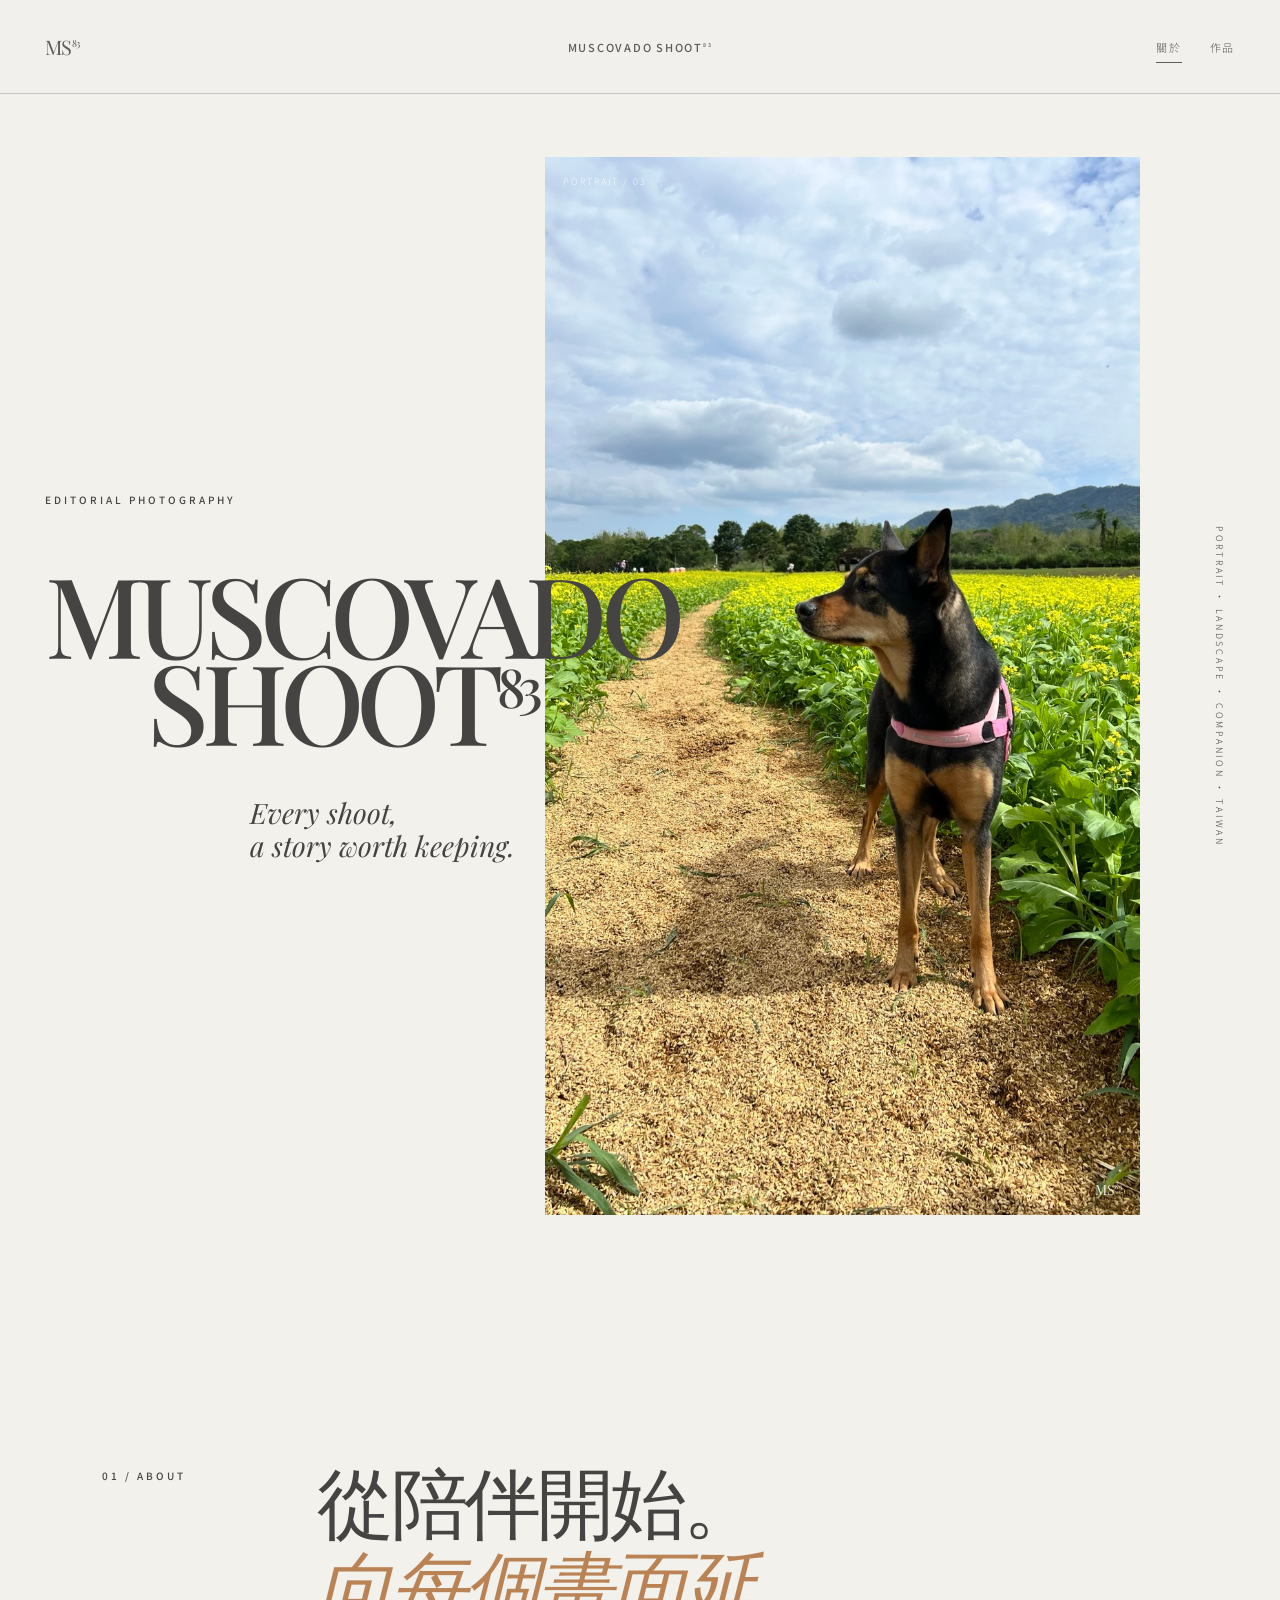
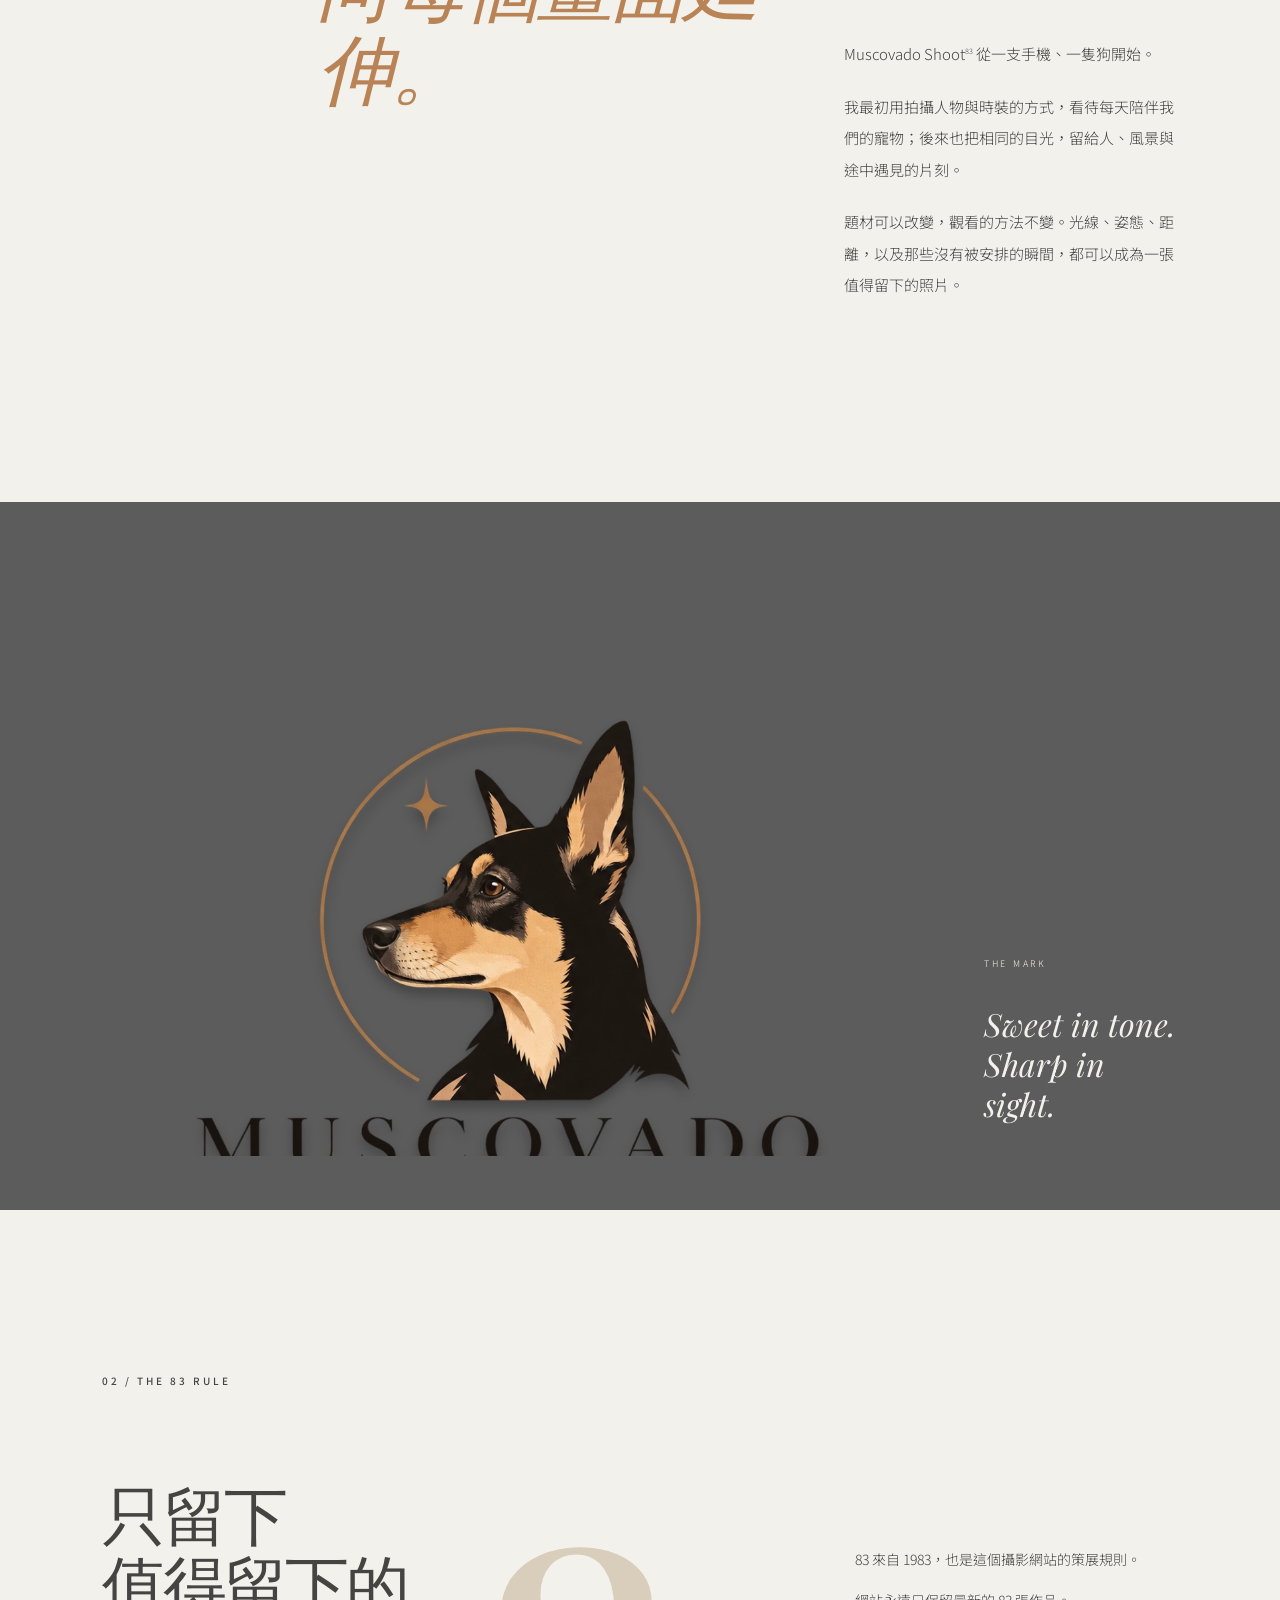
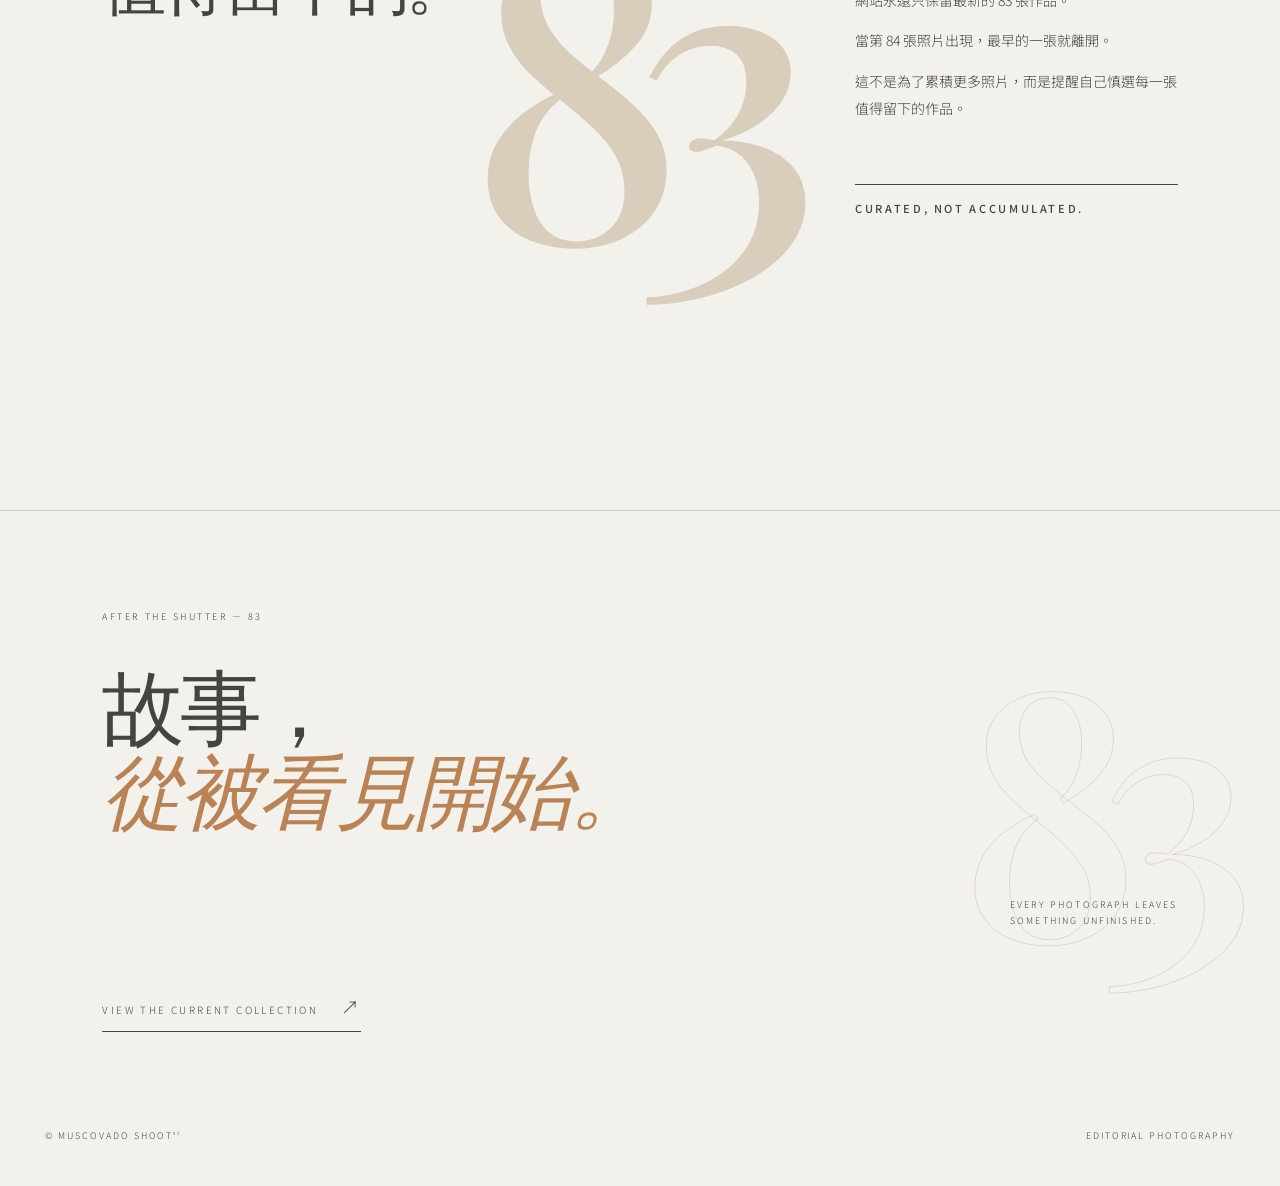
==== index.html @ ca6c500a "Refine logo presentation and broaden editorial voice" ====
<!doctype html>
<html lang="zh-Hant">
<head>
  <meta charset="utf-8">
  <meta name="viewport" content="width=device-width, initial-scale=1">
  <meta name="description" content="MUSCOVADO SHOOT⁸³ — 從寵物出發，也收藏人物、風景與日常的 editorial photography。">
  <title>MUSCOVADO SHOOT⁸³ — Editorial Photography</title>
  <link rel="stylesheet" href="styles.css">
</head>
<body>
  <header class="site-header">
    <a class="monogram" href="index.html" aria-label="Muscovado Shoot 83 首頁">MS<sup>83</sup></a>
    <a class="wordmark" href="index.html">MUSCOVADO SHOOT<sup>83</sup></a>
    <nav aria-label="主要導覽">
      <a class="is-current" href="index.html" aria-current="page">關於</a>
      <a href="gallery.html">作品</a>
    </nav>
  </header>

  <main>
    <section class="hero" aria-labelledby="hero-title">
      <div class="hero-copy">
        <p class="eyebrow">EDITORIAL PHOTOGRAPHY</p>
        <h1 id="hero-title">MUSCOVADO<br><span>SHOOT<sup>83</sup></span></h1>
        <p class="hero-slogan">Every shoot,<br>a story worth keeping.</p>
      </div>
      <div class="image-frame hero-image">
        <img src="assets/about-hero.jpg" alt="狗站在黃花田間" fetchpriority="high" decoding="async">
        <span class="placeholder-label">PORTRAIT / 03</span>
        <span class="watermark">MS<sup>83</sup></span>
      </div>
      <p class="vertical-note">PORTRAIT · LANDSCAPE · COMPANION · TAIWAN</p>
    </section>

    <section class="story section-pad" aria-labelledby="story-title">
      <p class="section-index">01 / ABOUT</p>
      <div class="story-heading">
        <h2 id="story-title">從陪伴開始。<br><em>向每個畫面延伸。</em></h2>
      </div>
      <div class="story-copy">
        <p>Muscovado Shoot<sup>83</sup> 從一支手機、一隻狗開始。</p>
        <p>我最初用拍攝人物與時裝的方式，看待每天陪伴我們的寵物；後來也把相同的目光，留給人、風景與途中遇見的片刻。</p>
        <p>題材可以改變，觀看的方法不變。光線、姿態、距離，以及那些沒有被安排的瞬間，都可以成為一張值得留下的照片。</p>
      </div>
    </section>

    <section class="brand-spread section-pad" aria-label="品牌識別">
      <div class="logo-card">
        <img src="assets/morandi_gray_logo.jpg" alt="MUSCOVADO SHOOT 83 品牌標誌">
      </div>
      <div class="brand-note">
        <span>THE MARK</span>
        <p>Sweet in tone.<br>Sharp in sight.</p>
      </div>
    </section>

    <section class="rule section-pad" aria-labelledby="rule-title">
      <div class="rule-intro">
        <p class="section-index">02 / THE 83 RULE</p>
        <h2 id="rule-title">只留下<br>值得留下的。</h2>
      </div>
      <div class="rule-number" aria-hidden="true">83</div>
      <div class="rule-copy">
        <p>83 來自 1983，也是這個攝影網站的策展規則。</p>
        <p>網站永遠只保留最新的 83 張作品。</p>
        <p>當第 84 張照片出現，最早的一張就離開。</p>
        <p>這不是為了累積更多照片，而是提醒自己慎選每一張值得留下的作品。</p>
        <strong>CURATED, NOT ACCUMULATED.</strong>
      </div>
    </section>

    <section class="closing closing-about" aria-label="品牌結語">
      <div class="closing-title">
        <span>AFTER THE SHUTTER — 83</span>
        <h2>故事，<br><em>從被看見開始。</em></h2>
      </div>
      <span class="closing-number" aria-hidden="true">83</span>
      <p class="closing-caption">EVERY PHOTOGRAPH LEAVES<br>SOMETHING UNFINISHED.</p>
      <a href="gallery.html">VIEW THE CURRENT COLLECTION <span>↗</span></a>
    </section>
  </main>

  <footer>
    <span>© MUSCOVADO SHOOT<sup>83</sup></span>
    <span>EDITORIAL PHOTOGRAPHY</span>
  </footer>
</body>
</html>
---- styles.css ----
@import url('https://fonts.googleapis.com/css2?family=Noto+Sans+TC:wght@300;400;500&family=Playfair+Display:ital,wght@0,500;1,500&display=swap');

:root {
  --ink: #454442;
  --graphite: #5c5c5c;
  --paper: #f3f1ec;
  --cream: #e6e2da;
  --caramel: #b98355;
  --brown: #62564f;
  --sage: #afb3ac;
  --rose: #cdbebb;
  --mist: #dadbd6;
  --oat: #d9cdbc;
  --line: rgba(92, 92, 92, .28);
  --serif: "Playfair Display", "Times New Roman", serif;
  --sans: "Noto Sans TC", "PingFang TC", "Microsoft JhengHei", sans-serif;
}

* { box-sizing: border-box; }
html { scroll-behavior: smooth; }
body { margin: 0; background: var(--paper); color: var(--ink); font-family: var(--sans); font-weight: 300; }
a { color: inherit; text-decoration: none; }
sup { font-size: .48em; vertical-align: super; line-height: 0; }

.site-header { height: 94px; padding: 0 3.5vw; border-bottom: 1px solid var(--line); background: rgba(243,241,236,.94); color: var(--graphite); display: grid; grid-template-columns: 1fr auto 1fr; align-items: center; font-size: 11px; letter-spacing: .16em; }
.monogram { font-family: var(--serif); font-size: 20px; letter-spacing: -.03em; justify-self: start; }
.wordmark { font-weight: 500; }
.site-header nav { justify-self: end; display: flex; gap: 28px; }
.site-header nav a { position: relative; padding: 8px 0; }
.site-header nav a::after { content: ""; position: absolute; left: 0; right: 100%; bottom: 0; height: 1px; background: currentColor; transition: right .25s; }
.site-header nav a:hover::after, .site-header nav .is-current::after { right: 0; }

.hero { min-height: calc(100vh - 94px); display: grid; grid-template-columns: 42% 50% 8%; position: relative; padding: 7vh 3.5vw 9vh; }
.hero-copy { position: relative; z-index: 2; align-self: center; }
.eyebrow, .section-index { font-size: 10px; letter-spacing: .3em; font-weight: 500; }
.hero h1 { font-family: var(--serif); font-size: clamp(60px, 8.7vw, 148px); font-weight: 500; letter-spacing: -.065em; line-height: .78; margin: 7vh 0 6vh; white-space: nowrap; }
.hero h1 span { margin-left: 8vw; }
.hero-slogan { font-family: var(--serif); font-style: italic; font-size: clamp(21px, 2.2vw, 38px); line-height: 1.15; margin-left: 16vw; }
.image-frame { background-color: var(--cream); background-size: cover; background-position: center; position: relative; overflow: hidden; }
.image-frame > img { display: block; width: 100%; height: 100%; object-fit: cover; transition: transform .7s cubic-bezier(.2,.7,.2,1); }
.hero-image { min-height: 68vh; align-self: center; }
.hero-image img { object-position: center 52%; }
.placeholder-label { position: absolute; left: 18px; top: 18px; font-size: 9px; letter-spacing: .22em; color: rgba(255,255,255,.82); }
.watermark { position: absolute; right: 18px; bottom: 16px; font-family: var(--serif); font-size: 14px; color: rgba(255,255,255,.88); text-shadow: 0 1px 8px rgba(0,0,0,.25); }
.vertical-note { align-self: center; justify-self: end; writing-mode: vertical-rl; font-size: 9px; letter-spacing: .3em; }
.section-pad { padding-left: 8vw; padding-right: 8vw; }

.story { padding-top: 18vh; padding-bottom: 20vh; display: grid; grid-template-columns: 16% 45% 31%; column-gap: 4%; align-items: start; }
.story h2, .rule h2 { font-family: var(--serif); font-size: clamp(48px, 6vw, 94px); font-weight: 500; line-height: 1.08; letter-spacing: -.05em; margin: 0; }
.story h2 em { color: var(--caramel); font-weight: 500; }
.story-copy { margin-top: 20vh; max-width: 420px; font-size: 15px; line-height: 2.1; }
.story-copy p { margin: 0 0 1.4em; }

.brand-spread { background: var(--graphite); padding-top: 6vh; padding-bottom: 6vh; display: grid; grid-template-columns: 76% 1fr; gap: 6%; align-items: end; }
.logo-card { height: clamp(300px, 48vw, 600px); background: var(--graphite); display: grid; place-items: center; overflow: hidden; }
.logo-card img { display: block; width: 100%; height: 100%; object-fit: contain; }
.brand-note { color: var(--paper); }
.brand-note span { font-size: 9px; letter-spacing: .3em; }
.brand-note p { font: italic clamp(24px, 2.5vw, 40px)/1.25 var(--serif); }

.rule { min-height: 100vh; padding-top: 17vh; padding-bottom: 14vh; display: grid; grid-template-columns: 36% 34% 30%; align-items: center; overflow: hidden; }
.rule-intro { align-self: start; }
.rule-intro h2 { margin-top: 10vh; font-size: clamp(44px, 5vw, 80px); }
.rule-number { font: 500 clamp(220px, 32vw, 520px)/.7 var(--serif); letter-spacing: -.12em; color: var(--oat); transform: translateX(-6%); }
.rule-copy { position: relative; z-index: 1; max-width: 370px; font-size: 14px; line-height: 1.9; }
.rule-copy strong { display: block; margin-top: 7vh; padding-top: 18px; border-top: 1px solid var(--ink); font: 500 11px/1 var(--sans); letter-spacing: .24em; }

.closing { background: var(--paper); color: var(--ink); min-height: 64vh; padding: 10vh 8vw 6vh; border-top: 1px solid var(--line); display: grid; grid-template-columns: 1fr auto; grid-template-rows: 1fr auto; gap: 7vh 5vw; position: relative; overflow: hidden; }
.closing-gallery { background: var(--cream); }
.closing-title { position: relative; z-index: 1; }
.closing-title > span { font-size: 9px; letter-spacing: .28em; }
.closing-title h2 { margin: 4vh 0 0; font: 500 clamp(48px, 6.4vw, 98px)/1.03 var(--serif); letter-spacing: -.05em; }
.closing-title h2 em { color: var(--caramel); font-weight: 500; }
.closing-caption { align-self: end; margin: 0; position: relative; z-index: 1; font-size: 9px; line-height: 1.8; letter-spacing: .24em; }
.closing-number { position: absolute; right: 5vw; top: 50%; color: transparent; -webkit-text-stroke: 1px rgba(53,50,47,.13); font: 500 clamp(190px, 27vw, 390px)/.7 var(--serif); letter-spacing: -.12em; transform: translateY(-50%); }
.closing a { align-self: end; justify-self: start; position: relative; z-index: 1; border-bottom: 1px solid currentColor; padding: 0 0 12px; font-size: 10px; letter-spacing: .24em; }
.closing a span { font-size: 18px; margin-left: 18px; }
footer { min-height: 100px; padding: 36px 3.5vw; display: flex; justify-content: space-between; align-items: center; font-size: 9px; letter-spacing: .22em; }
footer b { font: inherit; }

.collection-header { min-height: 54vh; padding: 9vh 8vw 6vh; display: grid; grid-template-columns: 1fr 1fr; align-content: center; position: relative; }
.collection-header .eyebrow { grid-column: 1/-1; }
.collection-header h1 { font: 500 clamp(64px, 10.5vw, 156px)/.92 var(--serif); letter-spacing: -.06em; margin: 5vh 0 0; white-space: nowrap; }
.collection-count { font: 500 clamp(42px, 6vw, 90px)/1 var(--serif); align-self: end; justify-self: end; margin: 0; }
.collection-count span { color: var(--caramel); }
.collection-note { position: absolute; right: 8vw; top: 10vh; font: italic 18px/1.35 var(--serif); }
.collection-guide { margin: 0 5vw 8vh auto; padding: 24px 0; width: min(520px, 42vw); border-top: 1px solid var(--line); border-bottom: 1px solid var(--line); display: grid; grid-template-columns: 24% 1fr; gap: 18px; font-size: 12px; line-height: 1.8; }
.collection-guide p { margin: 0; }
.collection-guide p:first-child, .collection-guide span { font-size: 9px; letter-spacing: .22em; font-weight: 500; }
.collection-guide span { grid-column: 2; }
.editorial-grid { padding: 2vh 5vw 15vh; display: grid; grid-template-columns: repeat(12, 1fr); row-gap: 11vh; }
.work-image { margin: 0 0 18px; }
.work-03 { grid-column: 1 / 9; }
.work-03 .work-image { aspect-ratio: 4/5; }
.work-02 { grid-column: 8 / 13; }
.work-02 .work-image { aspect-ratio: 4/5; }
.work-01 { grid-column: 2 / 7; }
.work-01 .work-image { aspect-ratio: 3/2; }
.work-meta { display: flex; justify-content: space-between; border-top: 1px solid var(--line); padding-top: 12px; font-size: 9px; letter-spacing: .22em; }
.work h2 { font: 500 clamp(38px, 5vw, 76px)/1 var(--serif); letter-spacing: -.05em; margin: 3vh 0 2vh; }
.work > p { max-width: 570px; font-size: 14px; line-height: 2; margin: 0; }
.work a > p { max-width: 570px; font-size: 14px; line-height: 2; margin: 0; }
.work-03 .work-image img { object-position: center 52%; }
.work-02 .work-image img { object-position: center 42%; }
.work-01 .work-image img { object-position: center 38%; }
.work a:hover .work-image img { transform: scale(1.018); }
.read-story { display: inline-block; margin-top: 24px; padding-bottom: 7px; border-bottom: 1px solid var(--line); font-size: 9px; letter-spacing: .2em; }

.work-detail { padding: 11vh 7vw 15vh; }
.detail-loading { min-height: 70vh; display: grid; place-items: center; font-size: 10px; letter-spacing: .24em; }
.detail-heading { display: grid; grid-template-columns: 1fr auto; align-items: end; margin-bottom: 7vh; }
.detail-heading p { grid-column: 1/-1; margin: 0 0 5vh; font-size: 9px; letter-spacing: .25em; }
.detail-heading h1 { margin: 0; font: 500 clamp(64px, 11vw, 170px)/.82 var(--serif); letter-spacing: -.06em; }
.detail-heading span { padding-bottom: 10px; font-size: 9px; letter-spacing: .22em; }
.detail-figure { width: 78%; margin: 0 0 0 auto; position: relative; background: var(--cream); }
.detail-figure img { display: block; width: 100%; max-height: 88vh; object-fit: contain; }
.detail-story { margin: 12vh 8vw 14vh 0; display: grid; grid-template-columns: 42% 1fr; align-items: start; }
.detail-number { margin: 0; color: var(--oat); font: 500 clamp(150px, 24vw, 350px)/.7 var(--serif); letter-spacing: -.1em; }
.detail-number small { font-size: .13em; letter-spacing: .02em; color: var(--ink); }
.detail-story > div { max-width: 500px; font-size: 16px; line-height: 2.1; }
.detail-story > div p { margin: 0 0 2.5em; }
.detail-nav { padding: 26px 0; border-top: 1px solid var(--line); border-bottom: 1px solid var(--line); display: flex; justify-content: space-between; font-size: 9px; letter-spacing: .2em; }

.admin-shell { padding: 12vh 8vw 16vh; }
.admin-intro { display: grid; grid-template-columns: 1fr 1fr; gap: 5vw; align-items: end; padding-bottom: 12vh; }
.admin-intro > p:first-child { grid-column: 1/-1; font-size: 9px; letter-spacing: .25em; }
.admin-intro h1 { margin: 4vh 0 0; font: 500 clamp(54px, 7vw, 110px)/1 var(--serif); letter-spacing: -.05em; }
.admin-intro h1 em { color: var(--caramel); }
.admin-intro > p:last-child { max-width: 480px; line-height: 2; }
.admin-exit { justify-self: end; font-size: 9px; letter-spacing: .2em; }
.field-pair { display: grid; grid-template-columns: 1fr 1fr; gap: 24px; }
.file-drop { min-height: 150px; border: 1px dashed var(--line); padding: 35px; place-items: center; text-align: center; cursor: pointer; }
.file-drop input { border: 0; width: auto; font-size: 13px; }
.file-drop span, .form-hint { color: var(--brown); font-size: 11px; letter-spacing: .04em; }
.button-primary, .button-secondary { border: 1px solid var(--ink); padding: 17px 22px; background: transparent; color: var(--ink); font: 500 10px/1 var(--sans); letter-spacing: .18em; cursor: pointer; }
.button-primary { background: var(--ink); color: var(--paper); }
.button-secondary { justify-self: start; }
.button-danger { border: 0; padding: 15px 0; background: transparent; color: #8b5d56; font: 500 10px/1 var(--sans); letter-spacing: .18em; cursor: pointer; }
.button-primary:disabled { opacity: .35; cursor: not-allowed; }
.cms-prompt { padding: 8vh 0; border-top: 1px solid var(--line); display: grid; grid-template-columns: 38% 1fr; gap: 4vh 6vw; }
.cms-prompt > div p:first-child { font-size: 9px; letter-spacing: .25em; }
.cms-prompt h2 { margin: 3vh 0; font: 500 clamp(34px, 4vw, 58px)/1.1 var(--serif); }
.cms-prompt > div p:last-child { max-width: 380px; font-size: 13px; line-height: 1.9; }
.cms-prompt textarea { padding: 26px; border: 0; background: var(--mist); color: var(--ink); font: 400 14px/1.8 var(--sans); resize: vertical; }
.cms-prompt .button-secondary { grid-column: 2; }
.json-toolbar { padding: 8vh 0; border-top: 1px solid var(--line); display: grid; grid-template-columns: 1fr auto auto; gap: 18px; align-items: center; }
.file-drop.compact { min-height: 110px; padding: 20px; }
.json-paste { padding: 8vh 0; border-top: 1px solid var(--line); display: grid; grid-template-columns: 32% 1fr; gap: 28px 6vw; }
.json-paste > div p:first-child { font-size: 9px; letter-spacing: .25em; }
.json-paste h2 { margin: 3vh 0; font: 500 clamp(34px, 4vw, 58px)/1.1 var(--serif); }
.json-paste > div p:last-child { font-size: 13px; line-height: 1.9; }
.json-paste label { display: grid; gap: 10px; font-size: 11px; letter-spacing: .08em; }
.json-paste textarea { padding: 22px; border: 0; background: var(--mist); color: var(--ink); font: 400 13px/1.7 ui-monospace, SFMono-Regular, Menlo, monospace; resize: vertical; }
.json-paste .button-secondary { grid-column: 2; }
.editor-workspace { border-top: 1px solid var(--line); grid-template-columns: 30% 1fr; gap: 7vw; padding: 8vh 0 12vh; }
.editor-workspace:not([hidden]) { display: grid; }
.record-sidebar > div { display: flex; justify-content: space-between; font-size: 9px; letter-spacing: .2em; }
.record-sidebar ol { list-style: none; margin: 4vh 0; padding: 0; border-top: 1px solid var(--line); }
.record-sidebar li > div { display: grid; grid-template-columns: 1fr auto; border-bottom: 1px solid var(--line); }
.record-sidebar li > div.is-selected { background: var(--mist); }
.record-select { display: grid; grid-template-columns: 68px 1fr; gap: 12px; padding: 18px 8px; border: 0; background: transparent; color: var(--ink); text-align: left; cursor: pointer; }
.record-select span { font-size: 9px; letter-spacing: .14em; }
.record-select strong { font-weight: 400; }
.order-controls { display: flex; align-items: stretch; }
.order-controls button { width: 34px; border: 0; border-left: 1px solid var(--line); background: transparent; color: var(--ink); cursor: pointer; }
.order-controls button:disabled { opacity: .2; cursor: not-allowed; }
.record-form { display: grid; gap: 28px; }
.record-form label { display: grid; gap: 10px; font-size: 11px; letter-spacing: .08em; }
.record-form input, .record-form textarea { width: 100%; border: 0; border-bottom: 1px solid var(--line); border-radius: 0; padding: 14px 4px; background: transparent; color: var(--ink); font: 400 16px/1.6 var(--sans); }
.record-form input:focus, .record-form textarea:focus { outline: 0; border-color: var(--caramel); }
.path-input { display: grid; grid-template-columns: auto 1fr; align-items: center; border-bottom: 1px solid var(--line); }
.path-input > span { padding-left: 4px; color: rgba(53,50,47,.42); font: 400 16px/1 var(--sans); }
.path-input input { border: 0; }
.record-actions { display: flex; justify-content: space-between; align-items: center; margin-top: 3vh; }
.cms-status { display: block; padding: 22px; background: var(--mist); font-size: 10px; letter-spacing: .12em; }
.cms-status[data-type="success"] { background: #d9e2d5; }
.cms-status[data-type="error"] { background: #ead6d2; }
.collection-loading, .collection-error { grid-column: 1/-1; min-height: 35vh; display: grid; place-items: center; font-size: 10px; letter-spacing: .2em; }
.image-missing { background-color: var(--mist); background-image: linear-gradient(135deg, transparent 48%, rgba(53,50,47,.08) 49%, rgba(53,50,47,.08) 51%, transparent 52%), radial-gradient(circle at 70% 28%, var(--rose) 0 12%, transparent 12.5%); background-size: 52px 52px, 100% 100%; }
.missing-art { position: absolute; inset: 0; display: grid; place-content: center; gap: 12px; text-align: center; color: var(--brown); }
.missing-art strong { font: 500 clamp(42px, 8vw, 120px)/1 var(--serif); letter-spacing: -.06em; }
.missing-art small { font-size: 9px; letter-spacing: .28em; }

@media (max-width: 1100px) {
  .hero { grid-template-columns: 45% 50% 5%; padding-top: 5vh; }
  .hero h1 { font-size: clamp(58px, 9vw, 98px); }
  .story { grid-template-columns: 12% 48% 34%; column-gap: 3%; }
  .rule { grid-template-columns: 40% 30% 30%; }
  .rule-number { font-size: 28vw; }
  .editorial-grid { row-gap: 10vh; }
}

@media (max-width: 820px) {
  .site-header { height: 78px; padding: 0 24px; grid-template-columns: 1fr 1fr; }
  .wordmark { display: none; }
  .hero { min-height: auto; grid-template-columns: 62% 38%; padding: 8vh 24px 12vh; }
  .hero-copy { grid-column: 1/-1; }
  .hero h1 { font-size: clamp(58px, 13.5vw, 108px); margin: 6vh 0; }
  .hero h1 span { margin-left: 11vw; }
  .hero-slogan { margin-left: 40vw; }
  .hero-image { grid-column: 1/-1; min-height: 62vh; margin-top: 6vh; }
  .vertical-note { display: none; }
  .section-pad { padding-left: 6vw; padding-right: 6vw; }
  .story { grid-template-columns: 18% 1fr; padding-top: 13vh; padding-bottom: 15vh; }
  .story-heading { grid-column: 2; }
  .story-copy { grid-column: 2; margin-top: 9vh; }
  .brand-spread { grid-template-columns: 1fr; gap: 4vh; padding-top: 5vh; padding-bottom: 5vh; }
  .brand-note { margin-left: 55%; }
  .rule { min-height: auto; grid-template-columns: 1fr 1fr; padding-top: 14vh; }
  .rule-intro { grid-column: 1/-1; }
  .rule-intro h2 { margin-top: 7vh; }
  .rule-number { grid-column: 1; font-size: 42vw; transform: none; margin: 12vh 0 8vh; }
  .rule-copy { grid-column: 2; margin-top: 12vh; }
  .collection-header { min-height: 48vh; padding: 7vh 6vw 5vh; }
  .collection-header h1 { font-size: clamp(58px, 10vw, 82px); }
  .collection-note { right: 6vw; top: 8vh; }
  .collection-guide { width: 58vw; margin-right: 6vw; margin-bottom: 6vh; }
  .editorial-grid { padding-left: 6vw; padding-right: 6vw; padding-bottom: 12vh; row-gap: 9vh; }
  .work-03 { grid-column: 1 / 11; }
  .work-02 { grid-column: 6 / 13; }
  .work-01 { grid-column: 1 / 8; }
  .work-detail { padding: 9vh 6vw 12vh; }
  .detail-figure { width: 88%; }
  .detail-story { grid-template-columns: 38% 1fr; margin-top: 10vh; }
  .admin-shell { padding-left: 6vw; padding-right: 6vw; }
  .admin-intro { grid-template-columns: 1fr; }
  .admin-intro > p:first-child { grid-column: 1; }
}

@media (max-width: 560px) {
  .site-header { padding: 0 18px; }
  .site-header nav { gap: 20px; }
  .hero { display: block; padding: 8vh 18px 10vh; }
  .hero h1 { font-size: 16.5vw; line-height: .85; margin: 5vh 0; }
  .hero h1 span { margin-left: 0; }
  .hero-slogan { margin: 0 0 5vh 22vw; font-size: 22px; }
  .hero-image { min-height: 54vh; }
  .section-pad { padding-left: 24px; padding-right: 24px; }
  .story { display: block; padding-top: 12vh; padding-bottom: 13vh; }
  .story h2 { margin-top: 7vh; font-size: 13vw; }
  .story-copy { margin: 8vh 0 0 15vw; }
  .brand-spread { padding-top: 4vh; padding-bottom: 5vh; }
  .logo-card { height: min(92vw, 470px); }
  .brand-note { margin: 2vh 0 0 30%; }
  .rule { display: block; padding-top: 12vh; padding-bottom: 12vh; }
  .rule-number { font-size: 68vw; margin: 12vh 0 10vh; letter-spacing: -.15em; }
  .rule-copy { margin: 0 0 0 15vw; }
  .closing { min-height: 58vh; padding: 8vh 24px 5vh; display: grid; grid-template-columns: 1fr; grid-template-rows: 1fr auto auto; gap: 4vh; }
  .closing-title h2 { margin-top: 4vh; font-size: 12vw; }
  .closing-caption { justify-self: end; text-align: right; }
  .closing a { display: inline-block; justify-self: start; }
  .closing-number { right: -9vw; top: 48%; font-size: 56vw; }
  footer { padding: 30px 18px; display: grid; gap: 14px; }
  .collection-header { display: block; min-height: 43vh; padding: 7vh 24px 4vh; }
  .collection-header h1 { font-size: 19vw; margin: 5vh 0; white-space: nowrap; }
  .collection-count { text-align: right; font-size: 15vw; }
  .collection-note { display: none; }
  .collection-guide { width: auto; margin: 0 24px 7vh; grid-template-columns: 1fr; }
  .collection-guide span { grid-column: 1; }
  .editorial-grid { display: block; padding: 2vh 18px 10vh; }
  .work { margin-bottom: 10vh; }
  .work-03 { margin-right: 8vw; }
  .work-02 { margin-left: 16vw; }
  .work-01 { margin-right: 10vw; }
  .work h2 { font-size: 13vw; margin-top: 4vh; }
  .work-detail { padding: 8vh 18px 10vh; }
  .detail-heading { display: block; margin-bottom: 5vh; }
  .detail-heading p { margin-bottom: 4vh; }
  .detail-heading h1 { font-size: 20vw; margin-bottom: 3vh; }
  .detail-figure { width: 100%; }
  .detail-figure img { max-height: none; }
  .detail-story { display: block; margin: 9vh 0 10vh; }
  .detail-number { font-size: 48vw; margin-bottom: 8vh; }
  .detail-story > div { margin-left: 13vw; font-size: 15px; }
  .detail-nav { gap: 20px; line-height: 1.5; }
  .detail-nav a:nth-child(2) { display: none; }
  .admin-shell { padding: 8vh 18px 12vh; }
  .admin-intro { padding-bottom: 9vh; }
  .admin-intro h1 { font-size: 15vw; }
  .cms-prompt { display: block; }
  .cms-prompt textarea { width: 100%; margin: 5vh 0 3vh; }
  .json-paste { display: block; }
  .json-paste textarea { width: 100%; margin: 5vh 0 3vh; }
  .json-toolbar { grid-template-columns: 1fr; }
  .json-toolbar button { width: 100%; }
  .editor-workspace:not([hidden]) { display: block; }
  .record-sidebar { margin-bottom: 8vh; }
  .field-pair { grid-template-columns: 1fr; }
  .record-actions { align-items: stretch; flex-direction: column; gap: 18px; }
}

@media (prefers-reduced-motion: reduce) {
  html { scroll-behavior: auto; }
  *, *::before, *::after { transition-duration: .01ms !important; }
}
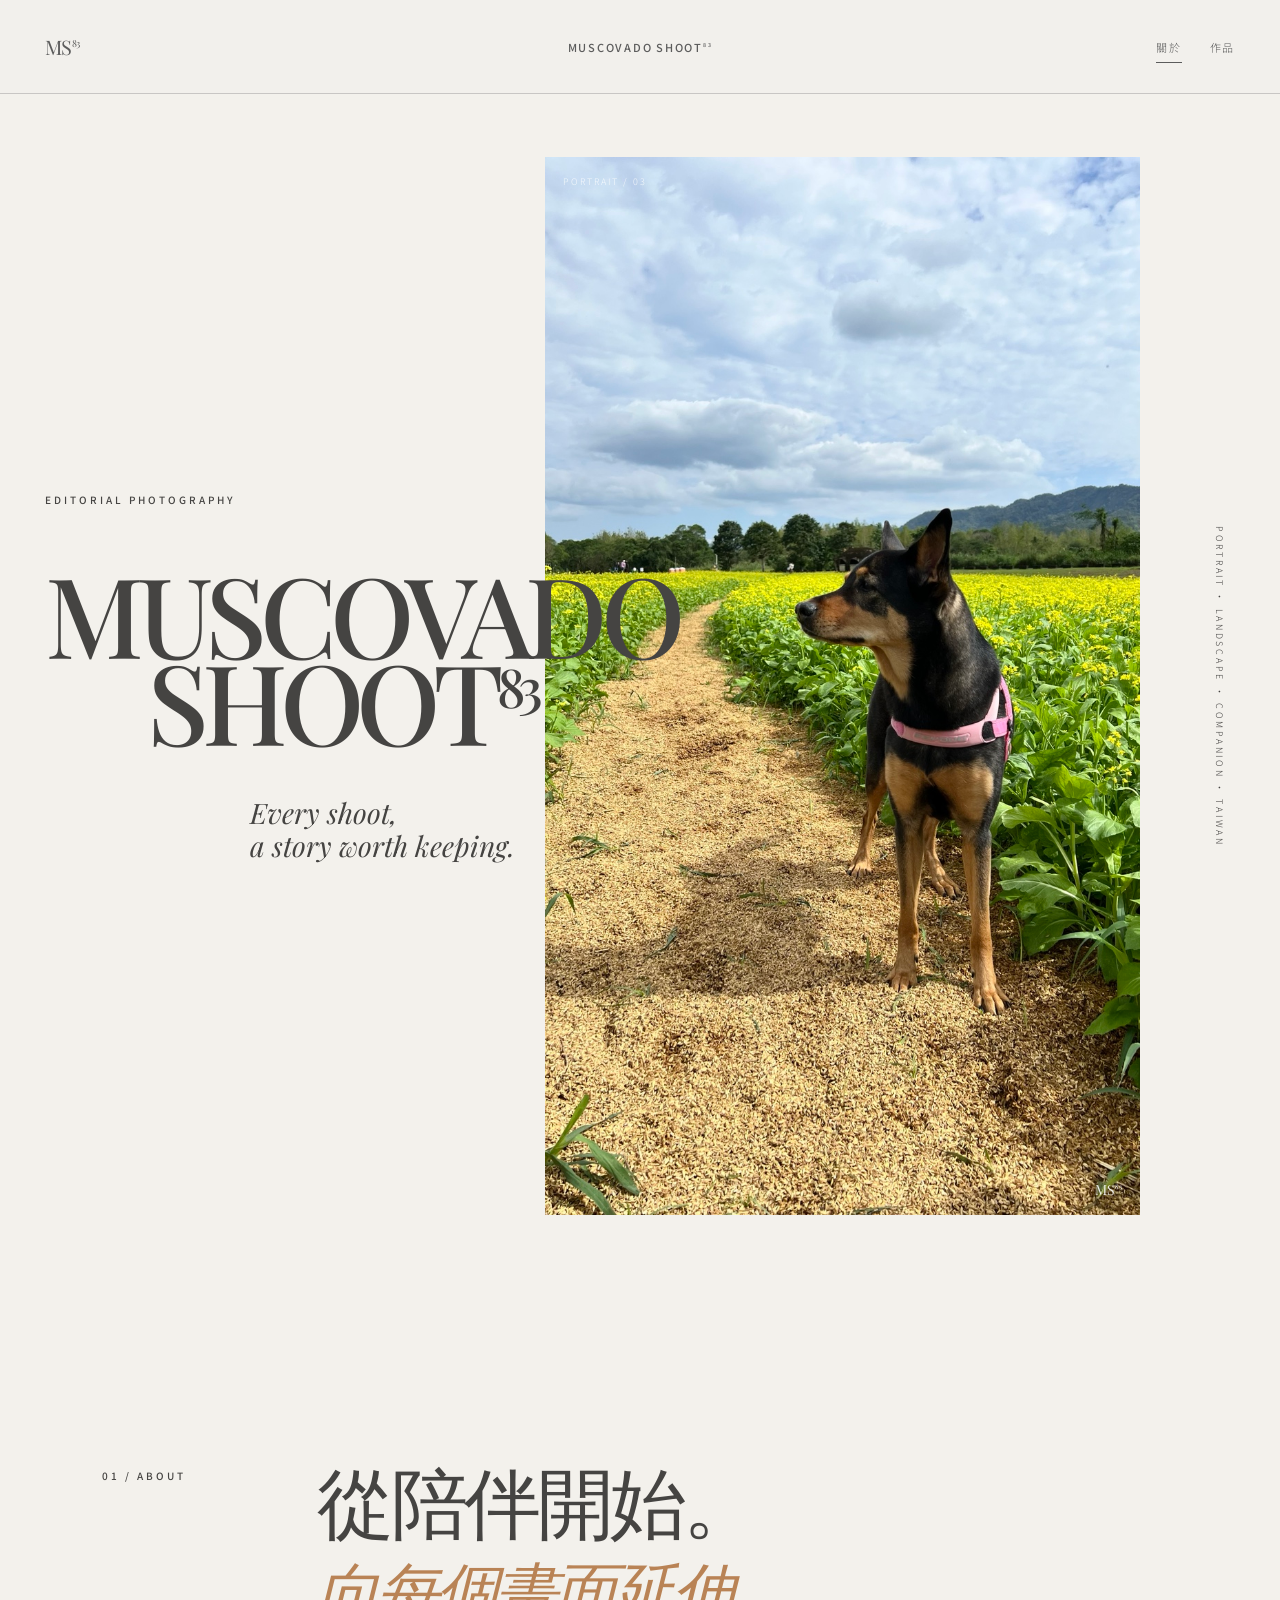
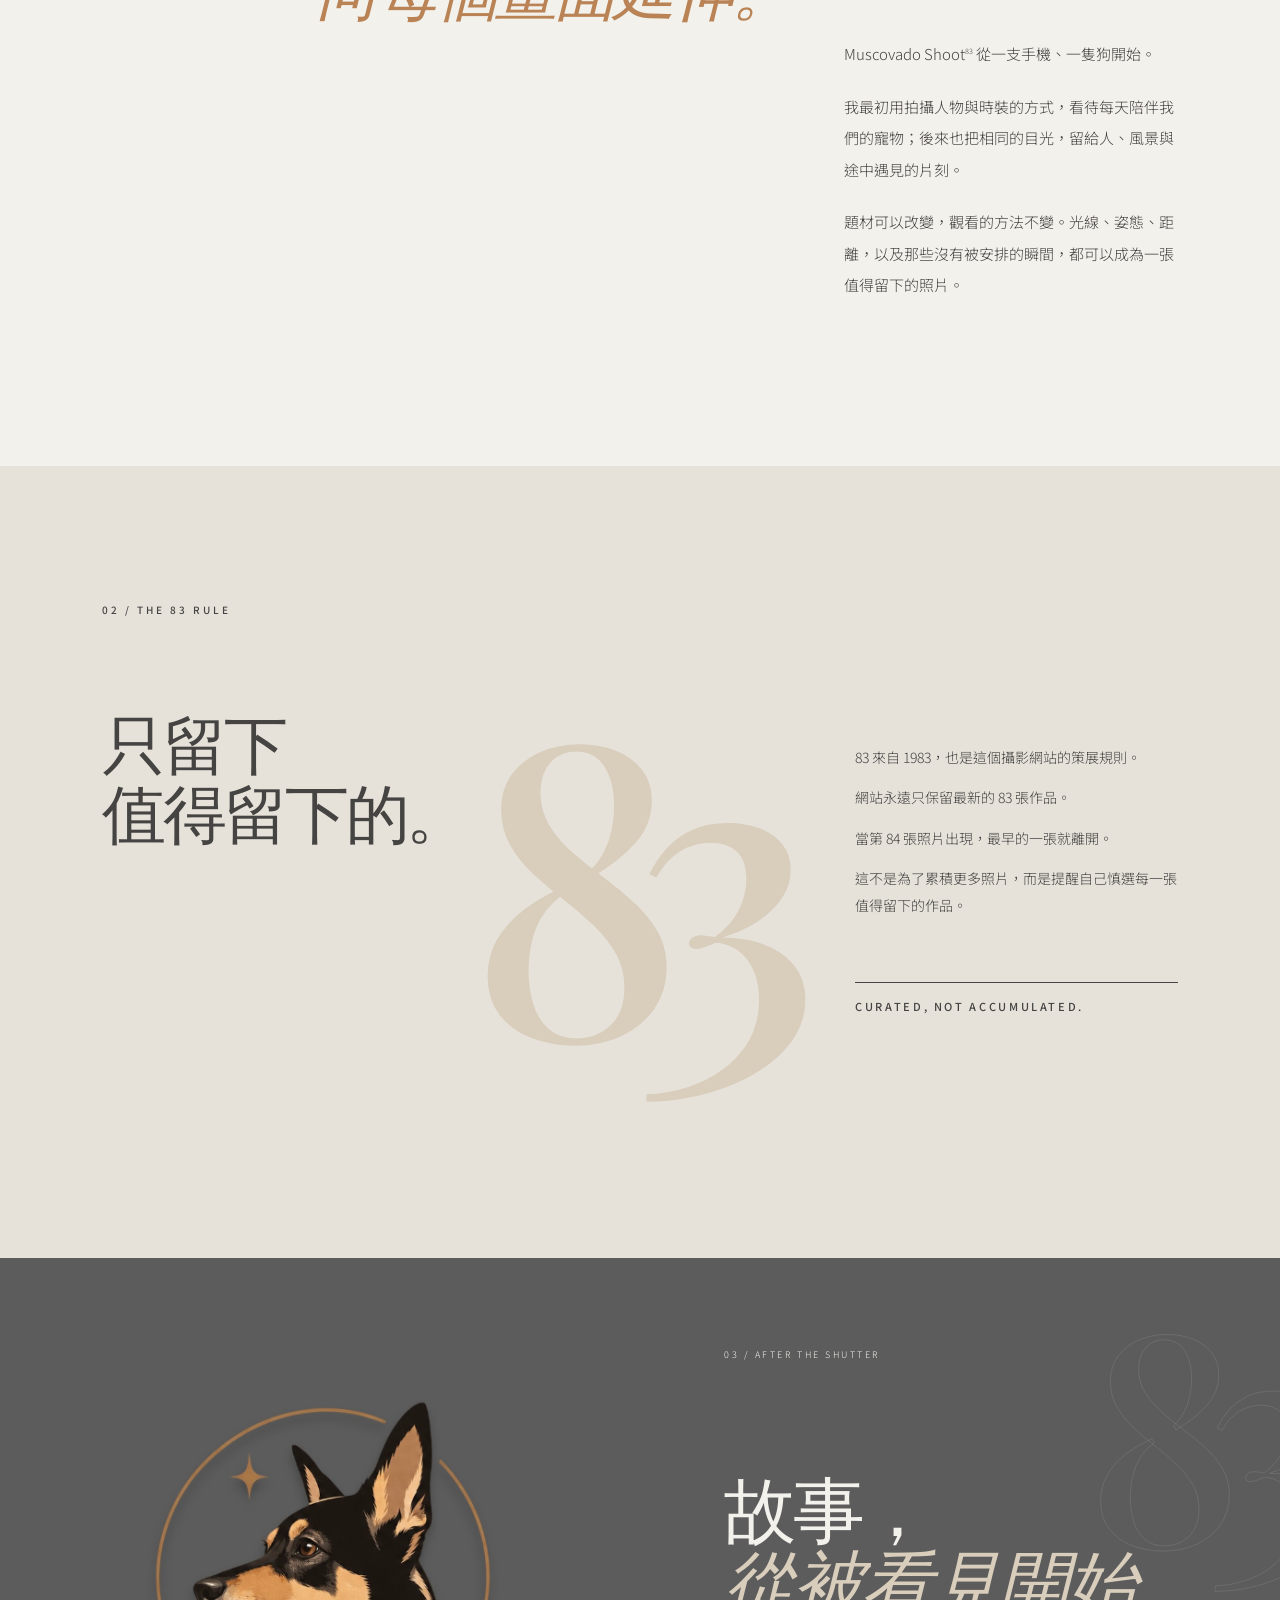
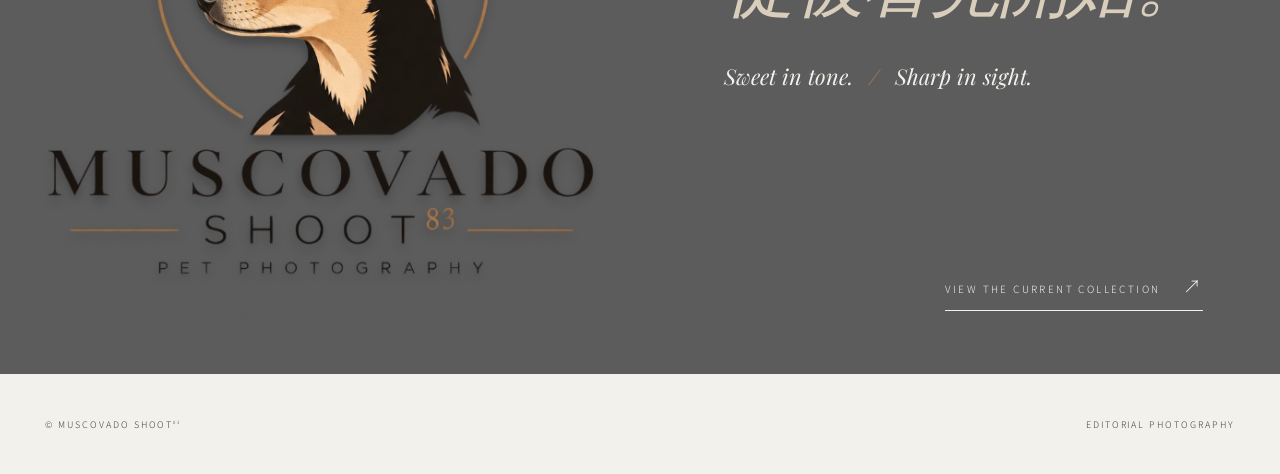
==== commit ba22519e: "Merge logo and editorial closing section" ====
--- a/index.html
+++ b/index.html
@@ -44,16 +44,6 @@
       </div>
     </section>
 
-    <section class="brand-spread section-pad" aria-label="品牌識別">
-      <div class="logo-card">
-        <img src="assets/morandi_gray_logo.jpg" alt="MUSCOVADO SHOOT 83 品牌標誌">
-      </div>
-      <div class="brand-note">
-        <span>THE MARK</span>
-        <p>Sweet in tone.<br>Sharp in sight.</p>
-      </div>
-    </section>
-
     <section class="rule section-pad" aria-labelledby="rule-title">
       <div class="rule-intro">
         <p class="section-index">02 / THE 83 RULE</p>
@@ -70,13 +60,16 @@
     </section>
 
     <section class="closing closing-about" aria-label="品牌結語">
-      <div class="closing-title">
-        <span>AFTER THE SHUTTER — 83</span>
-        <h2>故事，<br><em>從被看見開始。</em></h2>
+      <div class="closing-logo">
+        <img src="assets/morandi_gray_logo.jpg" alt="MUSCOVADO SHOOT 83 品牌標誌">
       </div>
       <span class="closing-number" aria-hidden="true">83</span>
-      <p class="closing-caption">EVERY PHOTOGRAPH LEAVES<br>SOMETHING UNFINISHED.</p>
-      <a href="gallery.html">VIEW THE CURRENT COLLECTION <span>↗</span></a>
+      <div class="closing-content">
+        <p class="closing-kicker">03 / AFTER THE SHUTTER</p>
+        <h2>故事，<br><em>從被看見開始。</em></h2>
+        <p class="closing-signature">Sweet in tone. <span>/</span> Sharp in sight.</p>
+        <a href="gallery.html">VIEW THE CURRENT COLLECTION <span>↗</span></a>
+      </div>
     </section>
   </main>
 
--- a/styles.css
+++ b/styles.css
@@ -45,20 +45,13 @@
 .vertical-note { align-self: center; justify-self: end; writing-mode: vertical-rl; font-size: 9px; letter-spacing: .3em; }
 .section-pad { padding-left: 8vw; padding-right: 8vw; }
 
-.story { padding-top: 18vh; padding-bottom: 20vh; display: grid; grid-template-columns: 16% 45% 31%; column-gap: 4%; align-items: start; }
+.story { padding-top: 18vh; padding-bottom: 16vh; display: grid; grid-template-columns: 16% 45% 31%; column-gap: 4%; align-items: start; }
 .story h2, .rule h2 { font-family: var(--serif); font-size: clamp(48px, 6vw, 94px); font-weight: 500; line-height: 1.08; letter-spacing: -.05em; margin: 0; }
-.story h2 em { color: var(--caramel); font-weight: 500; }
+.story h2 em { display: inline-block; color: var(--caramel); font-size: .82em; font-weight: 500; white-space: nowrap; }
 .story-copy { margin-top: 20vh; max-width: 420px; font-size: 15px; line-height: 2.1; }
 .story-copy p { margin: 0 0 1.4em; }
 
-.brand-spread { background: var(--graphite); padding-top: 6vh; padding-bottom: 6vh; display: grid; grid-template-columns: 76% 1fr; gap: 6%; align-items: end; }
-.logo-card { height: clamp(300px, 48vw, 600px); background: var(--graphite); display: grid; place-items: center; overflow: hidden; }
-.logo-card img { display: block; width: 100%; height: 100%; object-fit: contain; }
-.brand-note { color: var(--paper); }
-.brand-note span { font-size: 9px; letter-spacing: .3em; }
-.brand-note p { font: italic clamp(24px, 2.5vw, 40px)/1.25 var(--serif); }
-
-.rule { min-height: 100vh; padding-top: 17vh; padding-bottom: 14vh; display: grid; grid-template-columns: 36% 34% 30%; align-items: center; overflow: hidden; }
+.rule { min-height: 88vh; padding-top: 14vh; padding-bottom: 12vh; background: var(--cream); display: grid; grid-template-columns: 36% 34% 30%; align-items: center; overflow: hidden; }
 .rule-intro { align-self: start; }
 .rule-intro h2 { margin-top: 10vh; font-size: clamp(44px, 5vw, 80px); }
 .rule-number { font: 500 clamp(220px, 32vw, 520px)/.7 var(--serif); letter-spacing: -.12em; color: var(--oat); transform: translateX(-6%); }
@@ -75,6 +68,17 @@
 .closing-number { position: absolute; right: 5vw; top: 50%; color: transparent; -webkit-text-stroke: 1px rgba(53,50,47,.13); font: 500 clamp(190px, 27vw, 390px)/.7 var(--serif); letter-spacing: -.12em; transform: translateY(-50%); }
 .closing a { align-self: end; justify-self: start; position: relative; z-index: 1; border-bottom: 1px solid currentColor; padding: 0 0 12px; font-size: 10px; letter-spacing: .24em; }
 .closing a span { font-size: 18px; margin-left: 18px; }
+.closing-about { min-height: 0; padding: 0; border-top: 0; background: var(--graphite); color: var(--paper); display: grid; grid-template-columns: minmax(0, 58%) 1fr; grid-template-rows: auto; gap: 0; align-items: stretch; }
+.closing-logo { min-height: clamp(440px, 56vw, 760px); overflow: hidden; position: relative; z-index: 1; }
+.closing-logo img { display: block; width: 100%; height: 100%; object-fit: cover; object-position: center 56%; }
+.closing-content { padding: clamp(70px, 10vh, 120px) 6vw 7vh; position: relative; z-index: 2; display: flex; flex-direction: column; align-items: flex-start; }
+.closing-kicker { margin: 0; font-size: 9px; letter-spacing: .28em; }
+.closing-content h2 { margin: auto 0 5vh; font: 500 clamp(48px, 5.6vw, 86px)/1.02 var(--serif); letter-spacing: -.05em; }
+.closing-content h2 em { color: var(--oat); font-weight: 500; white-space: nowrap; }
+.closing-signature { margin: 0 0 8vh; font: italic clamp(17px, 1.7vw, 25px)/1.4 var(--serif); white-space: nowrap; }
+.closing-signature span { margin: 0 .45em; color: var(--caramel); }
+.closing-about .closing-number { right: -2vw; top: 9%; color: transparent; -webkit-text-stroke-color: rgba(243,241,236,.1); transform: none; font-size: clamp(180px, 23vw, 340px); }
+.closing-about a { margin-top: auto; color: var(--paper); }
 footer { min-height: 100px; padding: 36px 3.5vw; display: flex; justify-content: space-between; align-items: center; font-size: 9px; letter-spacing: .22em; }
 footer b { font: inherit; }
 
@@ -112,8 +116,10 @@
 .detail-heading p { grid-column: 1/-1; margin: 0 0 5vh; font-size: 9px; letter-spacing: .25em; }
 .detail-heading h1 { margin: 0; font: 500 clamp(64px, 11vw, 170px)/.82 var(--serif); letter-spacing: -.06em; }
 .detail-heading span { padding-bottom: 10px; font-size: 9px; letter-spacing: .22em; }
-.detail-figure { width: 78%; margin: 0 0 0 auto; position: relative; background: var(--cream); }
-.detail-figure img { display: block; width: 100%; max-height: 88vh; object-fit: contain; }
+.detail-figure { width: 72%; margin: 0 5vw 0 auto; position: relative; display: flex; justify-content: flex-end; }
+.detail-figure::before { content: ""; position: absolute; inset: 7% 6% -6% -7%; background: var(--cream); }
+.detail-figure img { position: relative; z-index: 1; display: block; width: auto; max-width: 100%; max-height: 84vh; object-fit: contain; }
+.detail-figure .watermark { z-index: 2; }
 .detail-story { margin: 12vh 8vw 14vh 0; display: grid; grid-template-columns: 42% 1fr; align-items: start; }
 .detail-number { margin: 0; color: var(--oat); font: 500 clamp(150px, 24vw, 350px)/.7 var(--serif); letter-spacing: -.1em; }
 .detail-number small { font-size: .13em; letter-spacing: .02em; color: var(--ink); }
@@ -204,8 +210,6 @@
   .story { grid-template-columns: 18% 1fr; padding-top: 13vh; padding-bottom: 15vh; }
   .story-heading { grid-column: 2; }
   .story-copy { grid-column: 2; margin-top: 9vh; }
-  .brand-spread { grid-template-columns: 1fr; gap: 4vh; padding-top: 5vh; padding-bottom: 5vh; }
-  .brand-note { margin-left: 55%; }
   .rule { min-height: auto; grid-template-columns: 1fr 1fr; padding-top: 14vh; }
   .rule-intro { grid-column: 1/-1; }
   .rule-intro h2 { margin-top: 7vh; }
@@ -220,8 +224,13 @@
   .work-02 { grid-column: 6 / 13; }
   .work-01 { grid-column: 1 / 8; }
   .work-detail { padding: 9vh 6vw 12vh; }
-  .detail-figure { width: 88%; }
+  .detail-figure { width: 86%; margin-right: 3vw; }
   .detail-story { grid-template-columns: 38% 1fr; margin-top: 10vh; }
+  .closing-about { grid-template-columns: 54% 46%; }
+  .closing-logo { min-height: 58vw; }
+  .closing-content { padding: 7vh 5vw 5vh; }
+  .closing-content h2 { font-size: clamp(44px, 6.7vw, 66px); }
+  .closing-signature { font-size: 16px; }
   .admin-shell { padding-left: 6vw; padding-right: 6vw; }
   .admin-intro { grid-template-columns: 1fr; }
   .admin-intro > p:first-child { grid-column: 1; }
@@ -239,9 +248,6 @@
   .story { display: block; padding-top: 12vh; padding-bottom: 13vh; }
   .story h2 { margin-top: 7vh; font-size: 13vw; }
   .story-copy { margin: 8vh 0 0 15vw; }
-  .brand-spread { padding-top: 4vh; padding-bottom: 5vh; }
-  .logo-card { height: min(92vw, 470px); }
-  .brand-note { margin: 2vh 0 0 30%; }
   .rule { display: block; padding-top: 12vh; padding-bottom: 12vh; }
   .rule-number { font-size: 68vw; margin: 12vh 0 10vh; letter-spacing: -.15em; }
   .rule-copy { margin: 0 0 0 15vw; }
@@ -250,6 +256,13 @@
   .closing-caption { justify-self: end; text-align: right; }
   .closing a { display: inline-block; justify-self: start; }
   .closing-number { right: -9vw; top: 48%; font-size: 56vw; }
+  .closing-about { display: block; padding: 0; }
+  .closing-logo { min-height: 92vw; height: 92vw; }
+  .closing-logo img { object-position: center 56%; }
+  .closing-content { min-height: 68vh; padding: 8vh 24px 6vh; }
+  .closing-content h2 { margin: 12vh 0 4vh; font-size: 12vw; }
+  .closing-signature { margin-bottom: 9vh; font-size: 16px; }
+  .closing-about .closing-number { right: -10vw; top: 50%; font-size: 62vw; }
   footer { padding: 30px 18px; display: grid; gap: 14px; }
   .collection-header { display: block; min-height: 43vh; padding: 7vh 24px 4vh; }
   .collection-header h1 { font-size: 19vw; margin: 5vh 0; white-space: nowrap; }
@@ -267,8 +280,9 @@
   .detail-heading { display: block; margin-bottom: 5vh; }
   .detail-heading p { margin-bottom: 4vh; }
   .detail-heading h1 { font-size: 20vw; margin-bottom: 3vh; }
-  .detail-figure { width: 100%; }
-  .detail-figure img { max-height: none; }
+  .detail-figure { width: 94%; margin-right: 0; }
+  .detail-figure::before { inset: 5% 5% -5% -5%; }
+  .detail-figure img { width: 100%; max-height: none; }
   .detail-story { display: block; margin: 9vh 0 10vh; }
   .detail-number { font-size: 48vw; margin-bottom: 8vh; }
   .detail-story > div { margin-left: 13vw; font-size: 15px; }
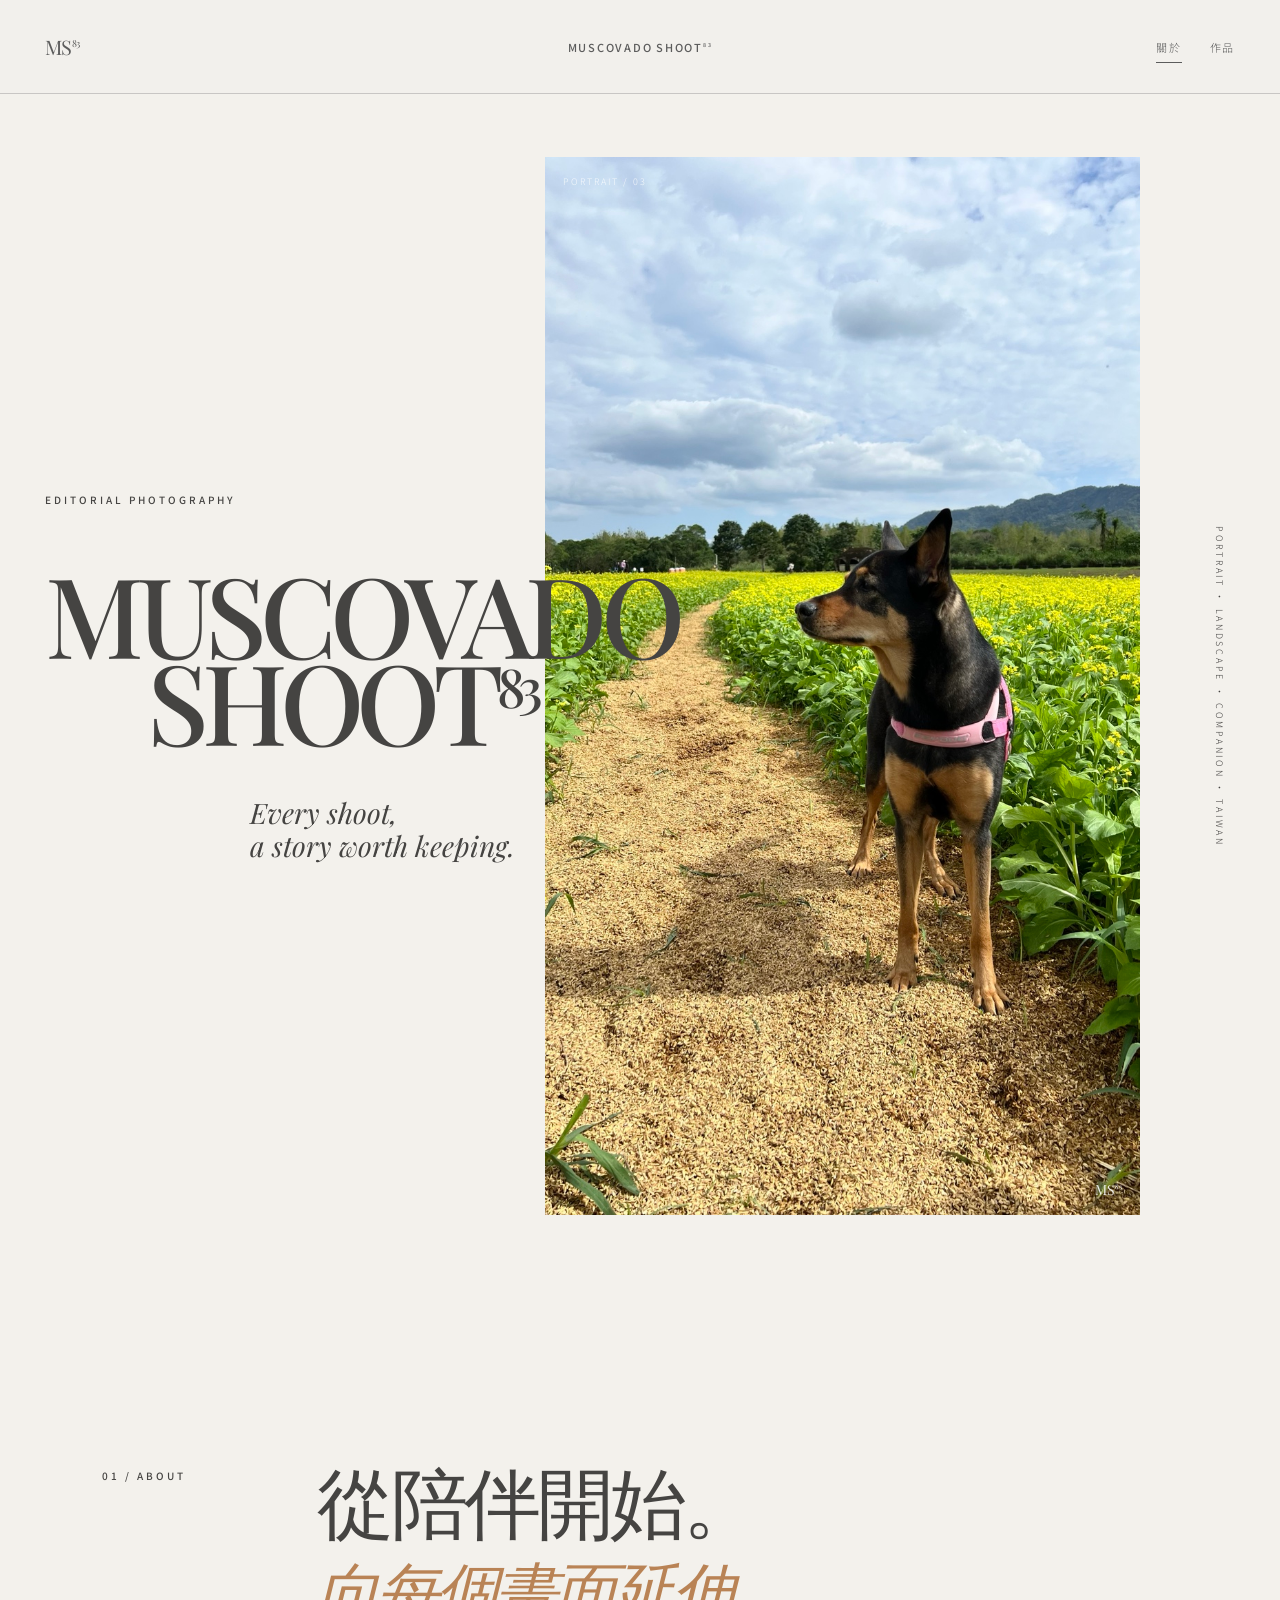
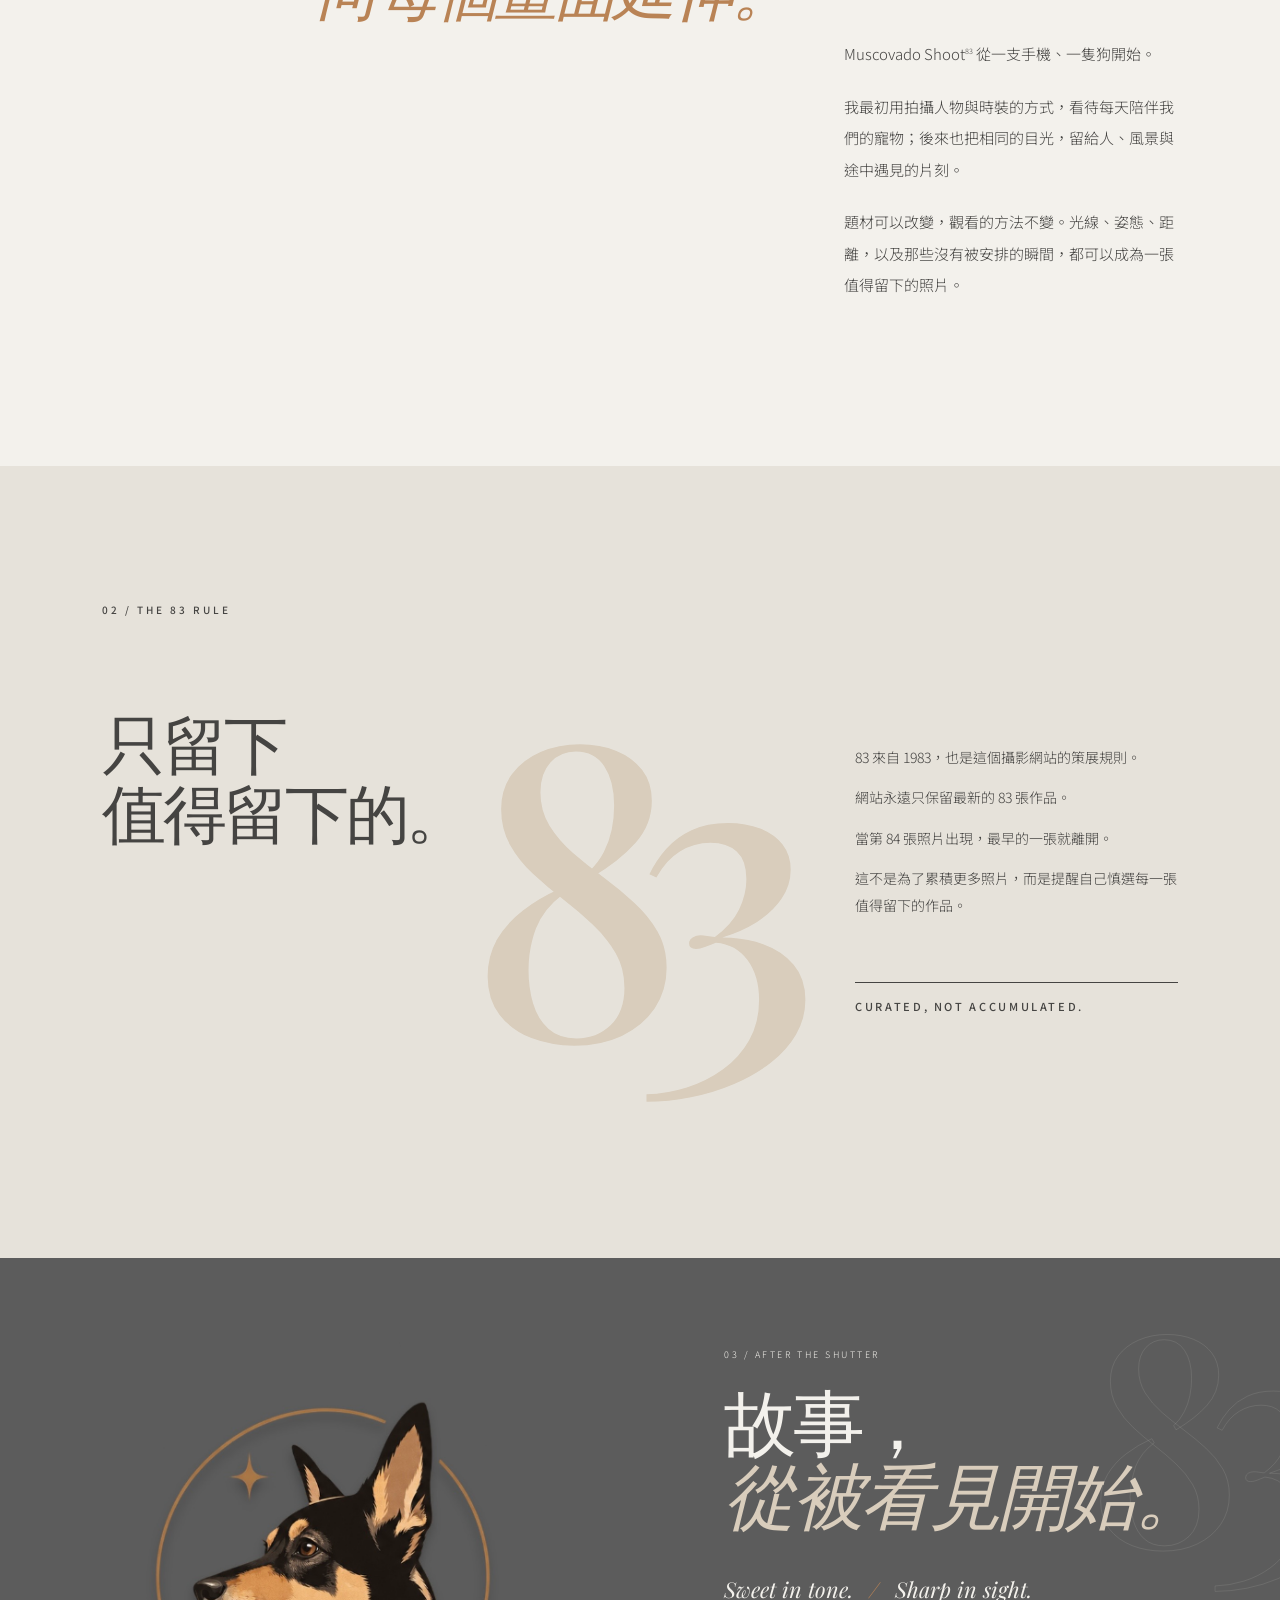
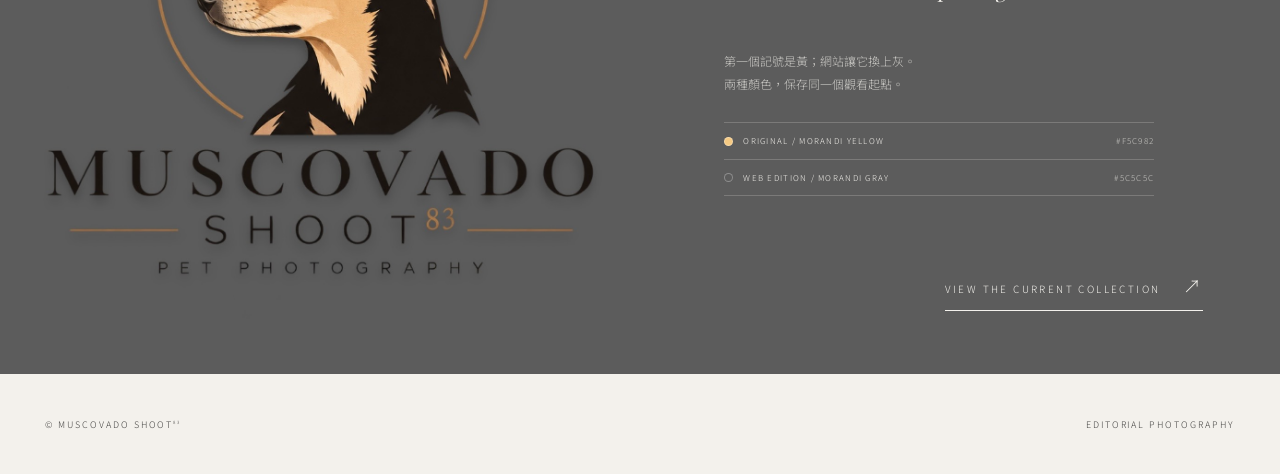
==== commit cbd1d930: "Tell the story of the two Morandi logo colors" ====
--- a/index.html
+++ b/index.html
@@ -4,8 +4,22 @@
   <meta charset="utf-8">
   <meta name="viewport" content="width=device-width, initial-scale=1">
   <meta name="description" content="MUSCOVADO SHOOT⁸³ — 從寵物出發，也收藏人物、風景與日常的 editorial photography。">
+  <meta name="theme-color" content="#f3f1ec">
+  <meta property="og:title" content="MUSCOVADO SHOOT⁸³ — Editorial Photography">
+  <meta property="og:description" content="Every shoot, a story worth keeping. 從陪伴開始，向每個畫面延伸。">
+  <meta property="og:image" content="https://johnnymilk.github.io/muscovado-shoot-83/assets/about-hero.jpg">
+  <meta property="og:type" content="website">
+  <meta property="og:url" content="https://johnnymilk.github.io/muscovado-shoot-83/">
+  <meta name="twitter:card" content="summary_large_image">
   <title>MUSCOVADO SHOOT⁸³ — Editorial Photography</title>
+  <link rel="canonical" href="https://johnnymilk.github.io/muscovado-shoot-83/">
+  <link rel="icon" href="assets/favicon.png" type="image/png">
+  <link rel="apple-touch-icon" href="assets/apple-touch-icon.png">
+  <link rel="preconnect" href="https://fonts.googleapis.com">
+  <link rel="preconnect" href="https://fonts.gstatic.com" crossorigin>
+  <link href="https://fonts.googleapis.com/css2?family=Noto+Sans+TC:wght@300;400;500&family=Playfair+Display:ital,wght@0,500;1,500&display=swap" rel="stylesheet">
   <link rel="stylesheet" href="styles.css">
+  <script type="application/ld+json">{"@context":"https://schema.org","@type":"WebSite","name":"MUSCOVADO SHOOT⁸³","url":"https://johnnymilk.github.io/muscovado-shoot-83/","description":"Editorial photography portfolio spanning companion animals, people, landscapes and everyday scenes.","inLanguage":"zh-Hant"}</script>
 </head>
 <body>
   <header class="site-header">
@@ -68,6 +82,13 @@
         <p class="closing-kicker">03 / AFTER THE SHUTTER</p>
         <h2>故事，<br><em>從被看見開始。</em></h2>
         <p class="closing-signature">Sweet in tone. <span>/</span> Sharp in sight.</p>
+        <div class="brand-colors" aria-label="品牌色彩的起點">
+          <p>第一個記號是黃；網站讓它換上灰。<br>兩種顏色，保存同一個觀看起點。</p>
+          <dl>
+            <div><dt><i class="swatch swatch-yellow" aria-hidden="true"></i>ORIGINAL / MORANDI YELLOW</dt><dd>#F5C982</dd></div>
+            <div><dt><i class="swatch swatch-gray" aria-hidden="true"></i>WEB EDITION / MORANDI GRAY</dt><dd>#5C5C5C</dd></div>
+          </dl>
+        </div>
         <a href="gallery.html">VIEW THE CURRENT COLLECTION <span>↗</span></a>
       </div>
     </section>
--- a/styles.css
+++ b/styles.css
@@ -1,8 +1,7 @@
-@import url('https://fonts.googleapis.com/css2?family=Noto+Sans+TC:wght@300;400;500&family=Playfair+Display:ital,wght@0,500;1,500&display=swap');
-
 :root {
   --ink: #454442;
   --graphite: #5c5c5c;
+  --origin-yellow: #f5c982;
   --paper: #f3f1ec;
   --cream: #e6e2da;
   --caramel: #b98355;
@@ -21,6 +20,7 @@
 body { margin: 0; background: var(--paper); color: var(--ink); font-family: var(--sans); font-weight: 300; }
 a { color: inherit; text-decoration: none; }
 sup { font-size: .48em; vertical-align: super; line-height: 0; }
+a:focus-visible, button:focus-visible, input:focus-visible, textarea:focus-visible, select:focus-visible { outline: 2px solid var(--caramel); outline-offset: 4px; }
 
 .site-header { height: 94px; padding: 0 3.5vw; border-bottom: 1px solid var(--line); background: rgba(243,241,236,.94); color: var(--graphite); display: grid; grid-template-columns: 1fr auto 1fr; align-items: center; font-size: 11px; letter-spacing: .16em; }
 .monogram { font-family: var(--serif); font-size: 20px; letter-spacing: -.03em; justify-self: start; }
@@ -75,8 +75,17 @@
 .closing-kicker { margin: 0; font-size: 9px; letter-spacing: .28em; }
 .closing-content h2 { margin: auto 0 5vh; font: 500 clamp(48px, 5.6vw, 86px)/1.02 var(--serif); letter-spacing: -.05em; }
 .closing-content h2 em { color: var(--oat); font-weight: 500; white-space: nowrap; }
-.closing-signature { margin: 0 0 8vh; font: italic clamp(17px, 1.7vw, 25px)/1.4 var(--serif); white-space: nowrap; }
+.closing-signature { margin: 0 0 5vh; font: italic clamp(17px, 1.7vw, 25px)/1.4 var(--serif); white-space: nowrap; }
 .closing-signature span { margin: 0 .45em; color: var(--caramel); }
+.brand-colors { width: min(100%, 430px); margin-bottom: 6vh; }
+.brand-colors > p { max-width: 360px; margin: 0 0 3vh; color: rgba(243,241,236,.72); font-size: 12px; line-height: 1.9; }
+.brand-colors dl { margin: 0; border-top: 1px solid rgba(243,241,236,.2); }
+.brand-colors dl > div { padding: 12px 0; border-bottom: 1px solid rgba(243,241,236,.2); display: flex; justify-content: space-between; gap: 20px; font-size: 8px; line-height: 1.4; letter-spacing: .16em; }
+.brand-colors dt { display: flex; align-items: center; gap: 10px; }
+.brand-colors dd { margin: 0; color: rgba(243,241,236,.72); font-variant-numeric: tabular-nums; }
+.swatch { width: 9px; height: 9px; border: 1px solid rgba(255,255,255,.3); border-radius: 50%; flex: 0 0 auto; }
+.swatch-yellow { background: var(--origin-yellow); }
+.swatch-gray { background: var(--graphite); }
 .closing-about .closing-number { right: -2vw; top: 9%; color: transparent; -webkit-text-stroke-color: rgba(243,241,236,.1); transform: none; font-size: clamp(180px, 23vw, 340px); }
 .closing-about a { margin-top: auto; color: var(--paper); }
 footer { min-height: 100px; padding: 36px 3.5vw; display: flex; justify-content: space-between; align-items: center; font-size: 9px; letter-spacing: .22em; }
@@ -109,6 +118,9 @@
 .work-01 .work-image img { object-position: center 38%; }
 .work a:hover .work-image img { transform: scale(1.018); }
 .read-story { display: inline-block; margin-top: 24px; padding-bottom: 7px; border-bottom: 1px solid var(--line); font-size: 9px; letter-spacing: .2em; }
+.load-more-wrap { grid-column: 1/-1; padding: 5vh 0 2vh; display: grid; place-items: center; }
+.load-more { min-width: min(420px, 80vw); padding: 20px 28px; border: 1px solid var(--ink); background: transparent; color: var(--ink); font: 500 10px/1 var(--sans); letter-spacing: .2em; cursor: pointer; transition: background .25s, color .25s; }
+.load-more:hover { background: var(--ink); color: var(--paper); }
 
 .work-detail { padding: 11vh 7vw 15vh; }
 .detail-loading { min-height: 70vh; display: grid; place-items: center; font-size: 10px; letter-spacing: .24em; }
@@ -117,8 +129,7 @@
 .detail-heading h1 { margin: 0; font: 500 clamp(64px, 11vw, 170px)/.82 var(--serif); letter-spacing: -.06em; }
 .detail-heading span { padding-bottom: 10px; font-size: 9px; letter-spacing: .22em; }
 .detail-figure { width: 72%; margin: 0 5vw 0 auto; position: relative; display: flex; justify-content: flex-end; }
-.detail-figure::before { content: ""; position: absolute; inset: 7% 6% -6% -7%; background: var(--cream); }
-.detail-figure img { position: relative; z-index: 1; display: block; width: auto; max-width: 100%; max-height: 84vh; object-fit: contain; }
+.detail-figure img { position: relative; z-index: 1; display: block; width: auto; max-width: 100%; max-height: 84vh; object-fit: contain; box-shadow: calc(clamp(24px, 4vw, 58px) * -1) clamp(24px, 4vw, 58px) 0 var(--cream); }
 .detail-figure .watermark { z-index: 2; }
 .detail-story { margin: 12vh 8vw 14vh 0; display: grid; grid-template-columns: 42% 1fr; align-items: start; }
 .detail-number { margin: 0; color: var(--oat); font: 500 clamp(150px, 24vw, 350px)/.7 var(--serif); letter-spacing: -.1em; }
@@ -126,6 +137,11 @@
 .detail-story > div { max-width: 500px; font-size: 16px; line-height: 2.1; }
 .detail-story > div p { margin: 0 0 2.5em; }
 .detail-nav { padding: 26px 0; border-top: 1px solid var(--line); border-bottom: 1px solid var(--line); display: flex; justify-content: space-between; font-size: 9px; letter-spacing: .2em; }
+.detail-nav .is-boundary { color: rgba(69,68,66,.5); }
+.detail-empty { min-height: 68vh; display: flex; flex-direction: column; justify-content: center; align-items: flex-start; }
+.detail-empty p { margin: 0 0 6vh; font-size: 9px; letter-spacing: .25em; }
+.detail-empty h1 { max-width: 900px; margin: 0; white-space: pre-line; font: 500 clamp(54px, 8vw, 126px)/1 var(--serif); letter-spacing: -.05em; }
+.detail-empty a { margin-top: 10vh; padding-bottom: 10px; border-bottom: 1px solid currentColor; font-size: 10px; letter-spacing: .2em; }
 
 .admin-shell { padding: 12vh 8vw 16vh; }
 .admin-intro { display: grid; grid-template-columns: 1fr 1fr; gap: 5vw; align-items: end; padding-bottom: 12vh; }
@@ -135,6 +151,7 @@
 .admin-intro > p:last-child { max-width: 480px; line-height: 2; }
 .admin-exit { justify-self: end; font-size: 9px; letter-spacing: .2em; }
 .field-pair { display: grid; grid-template-columns: 1fr 1fr; gap: 24px; }
+.field-trio { display: grid; grid-template-columns: repeat(3, 1fr); gap: 24px; }
 .file-drop { min-height: 150px; border: 1px dashed var(--line); padding: 35px; place-items: center; text-align: center; cursor: pointer; }
 .file-drop input { border: 0; width: auto; font-size: 13px; }
 .file-drop span, .form-hint { color: var(--brown); font-size: 11px; letter-spacing: .04em; }
@@ -142,14 +159,11 @@
 .button-primary { background: var(--ink); color: var(--paper); }
 .button-secondary { justify-self: start; }
 .button-danger { border: 0; padding: 15px 0; background: transparent; color: #8b5d56; font: 500 10px/1 var(--sans); letter-spacing: .18em; cursor: pointer; }
+.button-danger:disabled { color: var(--brown); cursor: not-allowed; opacity: .65; }
 .button-primary:disabled { opacity: .35; cursor: not-allowed; }
-.cms-prompt { padding: 8vh 0; border-top: 1px solid var(--line); display: grid; grid-template-columns: 38% 1fr; gap: 4vh 6vw; }
-.cms-prompt > div p:first-child { font-size: 9px; letter-spacing: .25em; }
-.cms-prompt h2 { margin: 3vh 0; font: 500 clamp(34px, 4vw, 58px)/1.1 var(--serif); }
-.cms-prompt > div p:last-child { max-width: 380px; font-size: 13px; line-height: 1.9; }
-.cms-prompt textarea { padding: 26px; border: 0; background: var(--mist); color: var(--ink); font: 400 14px/1.8 var(--sans); resize: vertical; }
-.cms-prompt .button-secondary { grid-column: 2; }
 .json-toolbar { padding: 8vh 0; border-top: 1px solid var(--line); display: grid; grid-template-columns: 1fr auto auto; gap: 18px; align-items: center; }
+.dirty-state { grid-column: 1/-1; justify-self: end; font-size: 9px; letter-spacing: .2em; color: var(--brown); }
+.dirty-state[data-dirty="true"] { color: #8b5d56; }
 .file-drop.compact { min-height: 110px; padding: 20px; }
 .json-paste { padding: 8vh 0; border-top: 1px solid var(--line); display: grid; grid-template-columns: 32% 1fr; gap: 28px 6vw; }
 .json-paste > div p:first-child { font-size: 9px; letter-spacing: .25em; }
@@ -172,8 +186,8 @@
 .order-controls button:disabled { opacity: .2; cursor: not-allowed; }
 .record-form { display: grid; gap: 28px; }
 .record-form label { display: grid; gap: 10px; font-size: 11px; letter-spacing: .08em; }
-.record-form input, .record-form textarea { width: 100%; border: 0; border-bottom: 1px solid var(--line); border-radius: 0; padding: 14px 4px; background: transparent; color: var(--ink); font: 400 16px/1.6 var(--sans); }
-.record-form input:focus, .record-form textarea:focus { outline: 0; border-color: var(--caramel); }
+.record-form input, .record-form textarea, .record-form select { width: 100%; border: 0; border-bottom: 1px solid var(--line); border-radius: 0; padding: 14px 4px; background: transparent; color: var(--ink); font: 400 16px/1.6 var(--sans); }
+.record-form input:focus, .record-form textarea:focus, .record-form select:focus { outline: 0; border-color: var(--caramel); }
 .path-input { display: grid; grid-template-columns: auto 1fr; align-items: center; border-bottom: 1px solid var(--line); }
 .path-input > span { padding-left: 4px; color: rgba(53,50,47,.42); font: 400 16px/1 var(--sans); }
 .path-input input { border: 0; }
@@ -261,7 +275,8 @@
   .closing-logo img { object-position: center 56%; }
   .closing-content { min-height: 68vh; padding: 8vh 24px 6vh; }
   .closing-content h2 { margin: 12vh 0 4vh; font-size: 12vw; }
-  .closing-signature { margin-bottom: 9vh; font-size: 16px; }
+  .closing-signature { margin-bottom: 5vh; font-size: 16px; }
+  .brand-colors { margin-bottom: 7vh; }
   .closing-about .closing-number { right: -10vw; top: 50%; font-size: 62vw; }
   footer { padding: 30px 18px; display: grid; gap: 14px; }
   .collection-header { display: block; min-height: 43vh; padding: 7vh 24px 4vh; }
@@ -276,13 +291,14 @@
   .work-02 { margin-left: 16vw; }
   .work-01 { margin-right: 10vw; }
   .work h2 { font-size: 13vw; margin-top: 4vh; }
+  .load-more-wrap { padding-bottom: 7vh; }
+  .load-more { width: 100%; min-width: 0; }
   .work-detail { padding: 8vh 18px 10vh; }
   .detail-heading { display: block; margin-bottom: 5vh; }
   .detail-heading p { margin-bottom: 4vh; }
   .detail-heading h1 { font-size: 20vw; margin-bottom: 3vh; }
   .detail-figure { width: 94%; margin-right: 0; }
-  .detail-figure::before { inset: 5% 5% -5% -5%; }
-  .detail-figure img { width: 100%; max-height: none; }
+  .detail-figure img { width: 100%; max-height: none; box-shadow: -18px 18px 0 var(--cream); }
   .detail-story { display: block; margin: 9vh 0 10vh; }
   .detail-number { font-size: 48vw; margin-bottom: 8vh; }
   .detail-story > div { margin-left: 13vw; font-size: 15px; }
@@ -291,15 +307,13 @@
   .admin-shell { padding: 8vh 18px 12vh; }
   .admin-intro { padding-bottom: 9vh; }
   .admin-intro h1 { font-size: 15vw; }
-  .cms-prompt { display: block; }
-  .cms-prompt textarea { width: 100%; margin: 5vh 0 3vh; }
   .json-paste { display: block; }
   .json-paste textarea { width: 100%; margin: 5vh 0 3vh; }
   .json-toolbar { grid-template-columns: 1fr; }
   .json-toolbar button { width: 100%; }
   .editor-workspace:not([hidden]) { display: block; }
   .record-sidebar { margin-bottom: 8vh; }
-  .field-pair { grid-template-columns: 1fr; }
+  .field-pair, .field-trio { grid-template-columns: 1fr; }
   .record-actions { align-items: stretch; flex-direction: column; gap: 18px; }
 }
 
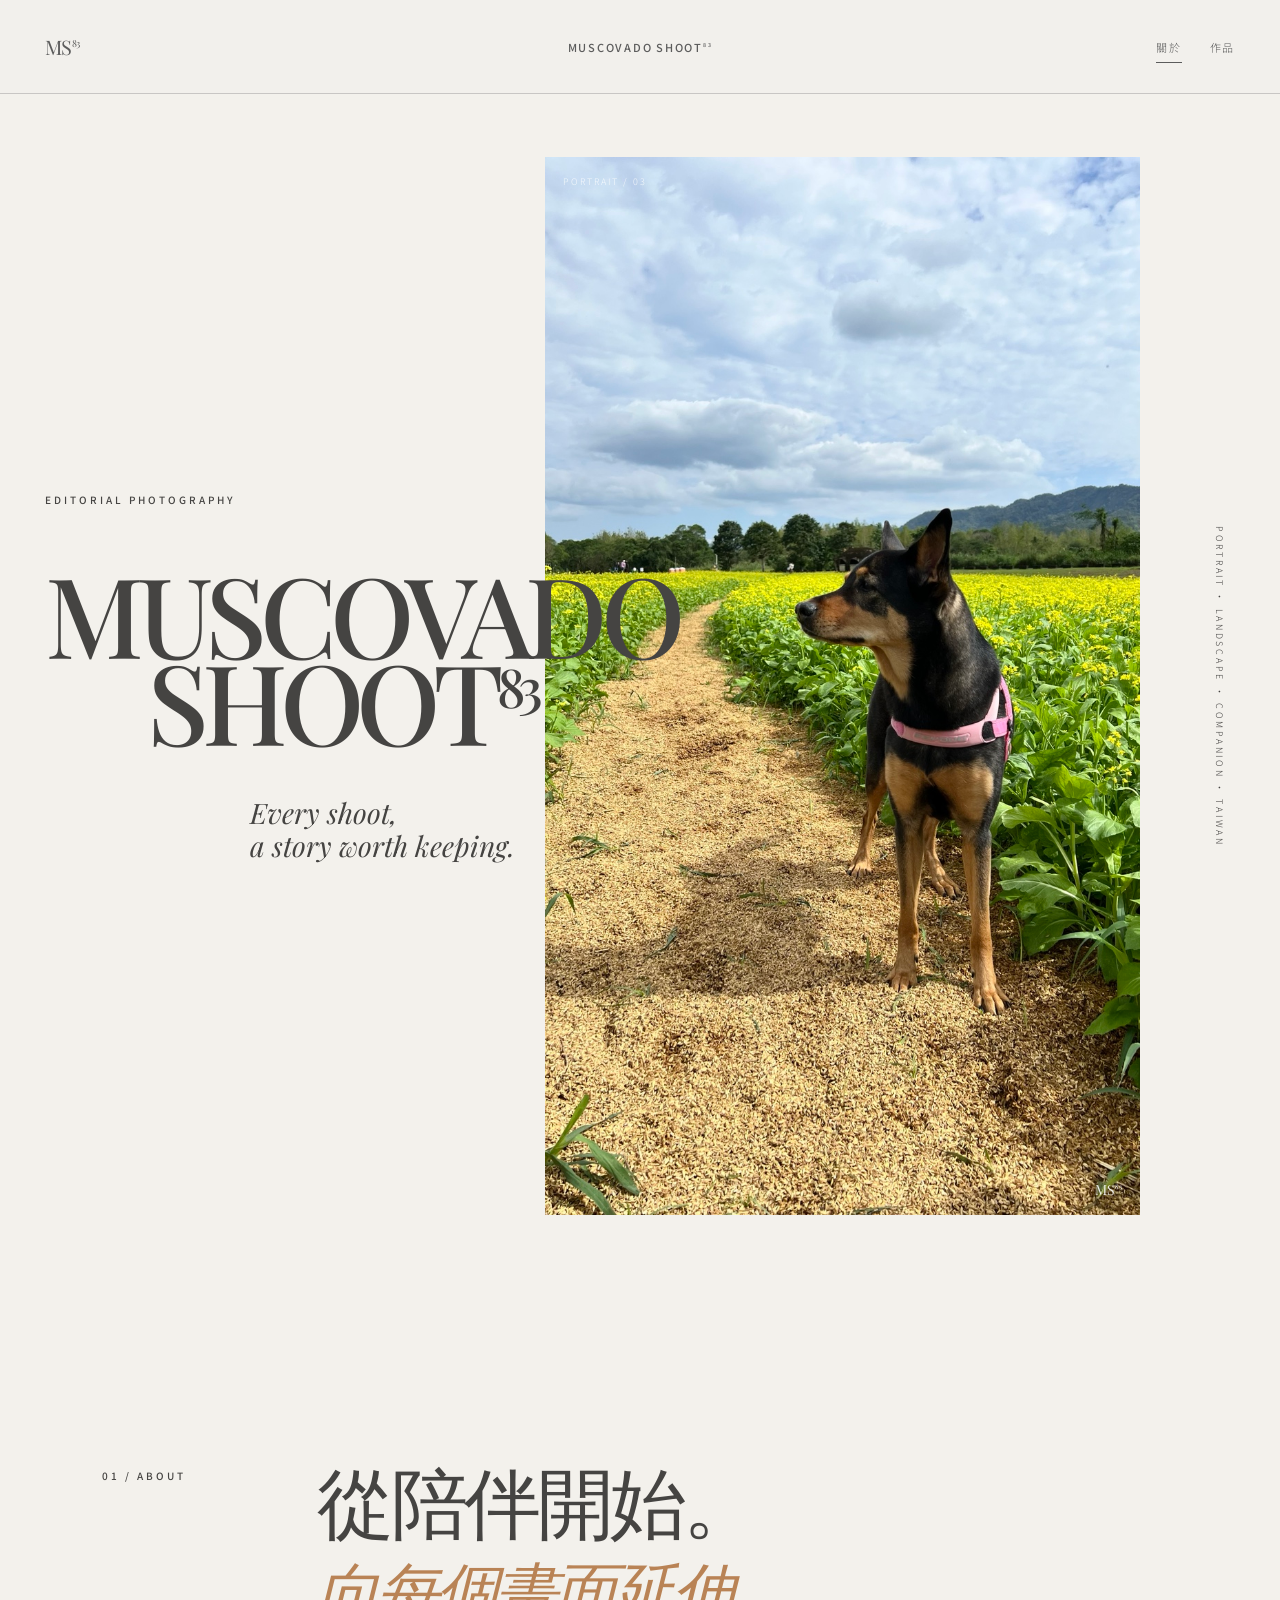
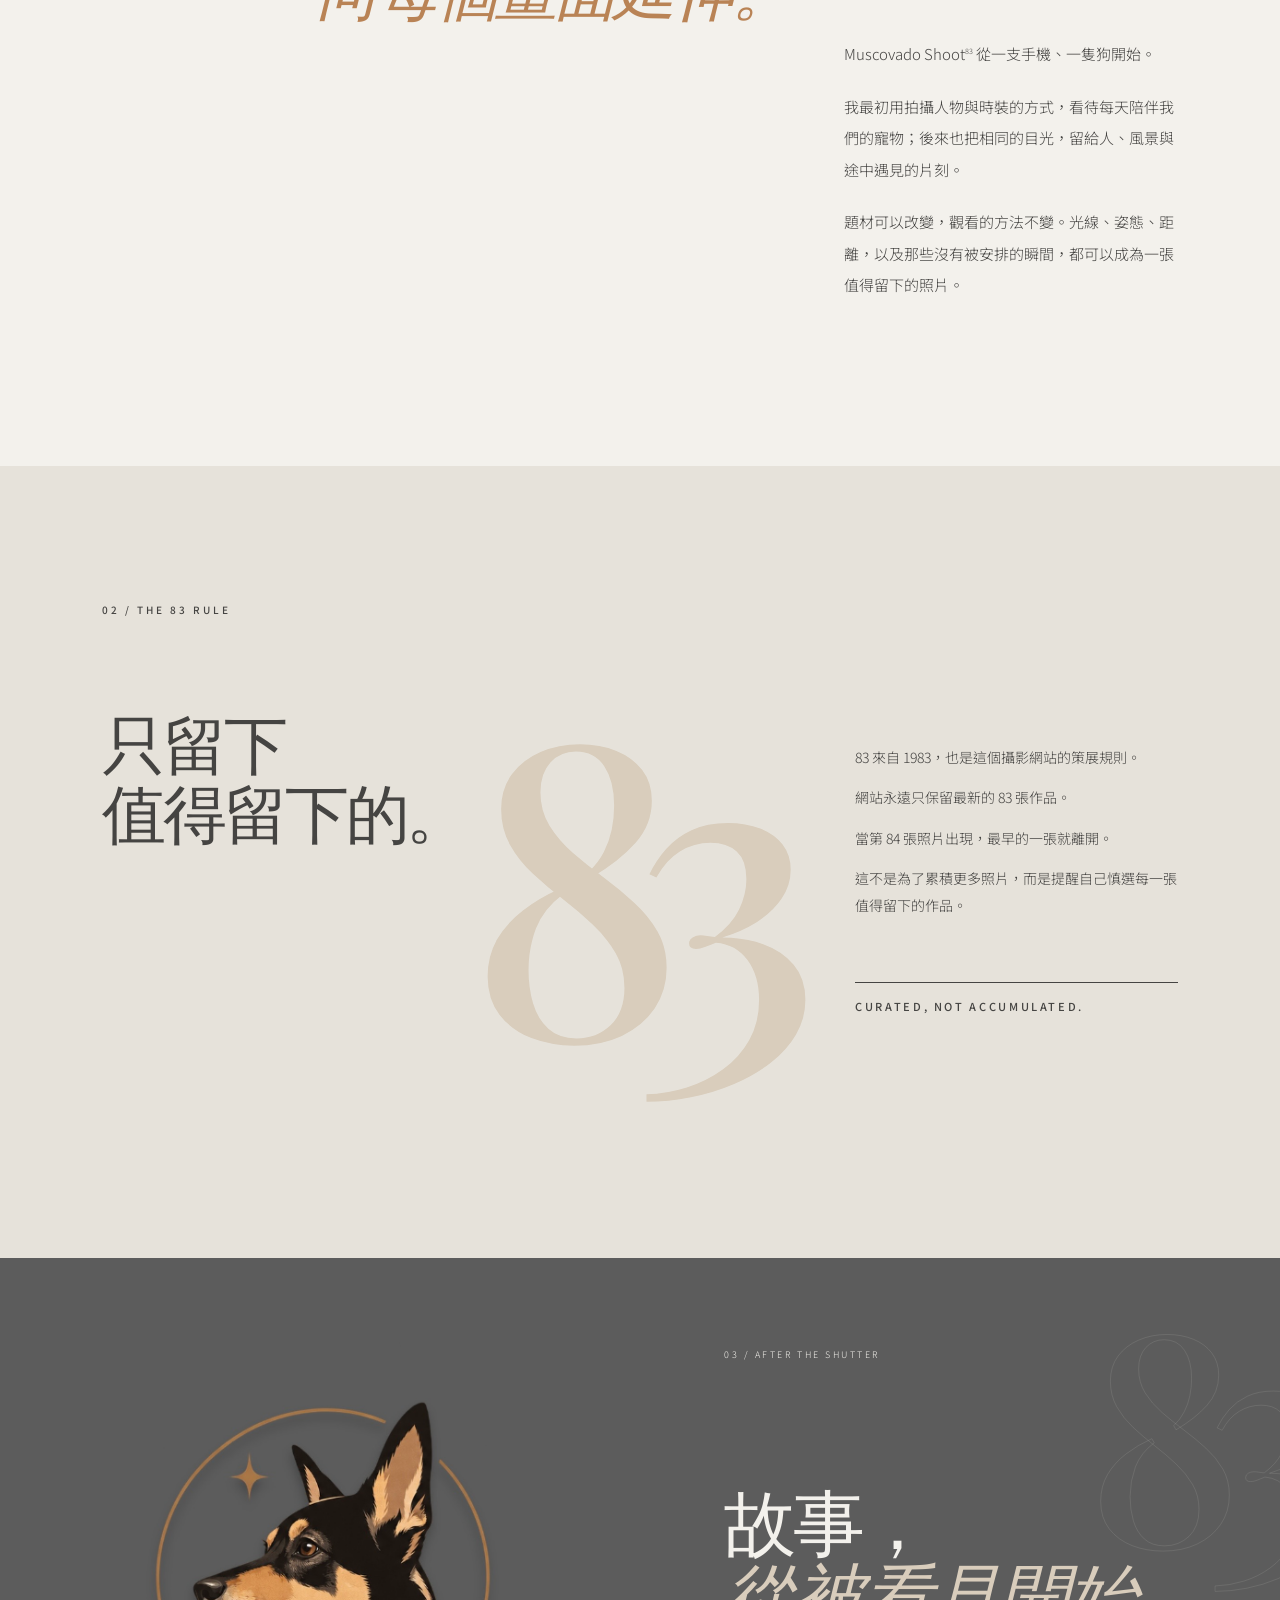
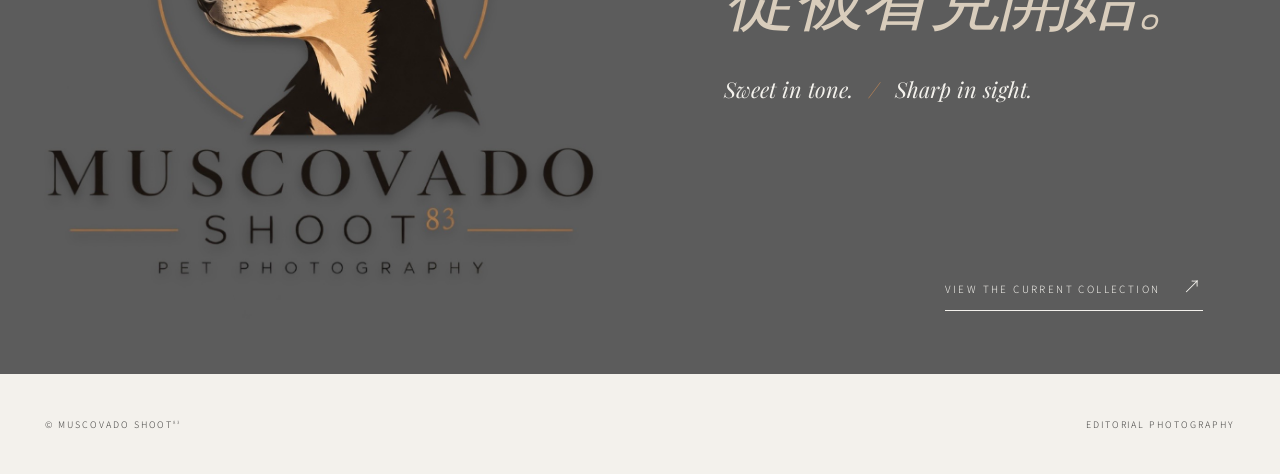
==== commit f624ac20: "Update index.html" ====
--- a/index.html
+++ b/index.html
@@ -82,13 +82,6 @@
         <p class="closing-kicker">03 / AFTER THE SHUTTER</p>
         <h2>故事，<br><em>從被看見開始。</em></h2>
         <p class="closing-signature">Sweet in tone. <span>/</span> Sharp in sight.</p>
-        <div class="brand-colors" aria-label="品牌色彩的起點">
-          <p>第一個記號是黃；網站讓它換上灰。<br>兩種顏色，保存同一個觀看起點。</p>
-          <dl>
-            <div><dt><i class="swatch swatch-yellow" aria-hidden="true"></i>ORIGINAL / MORANDI YELLOW</dt><dd>#F5C982</dd></div>
-            <div><dt><i class="swatch swatch-gray" aria-hidden="true"></i>WEB EDITION / MORANDI GRAY</dt><dd>#5C5C5C</dd></div>
-          </dl>
-        </div>
         <a href="gallery.html">VIEW THE CURRENT COLLECTION <span>↗</span></a>
       </div>
     </section>
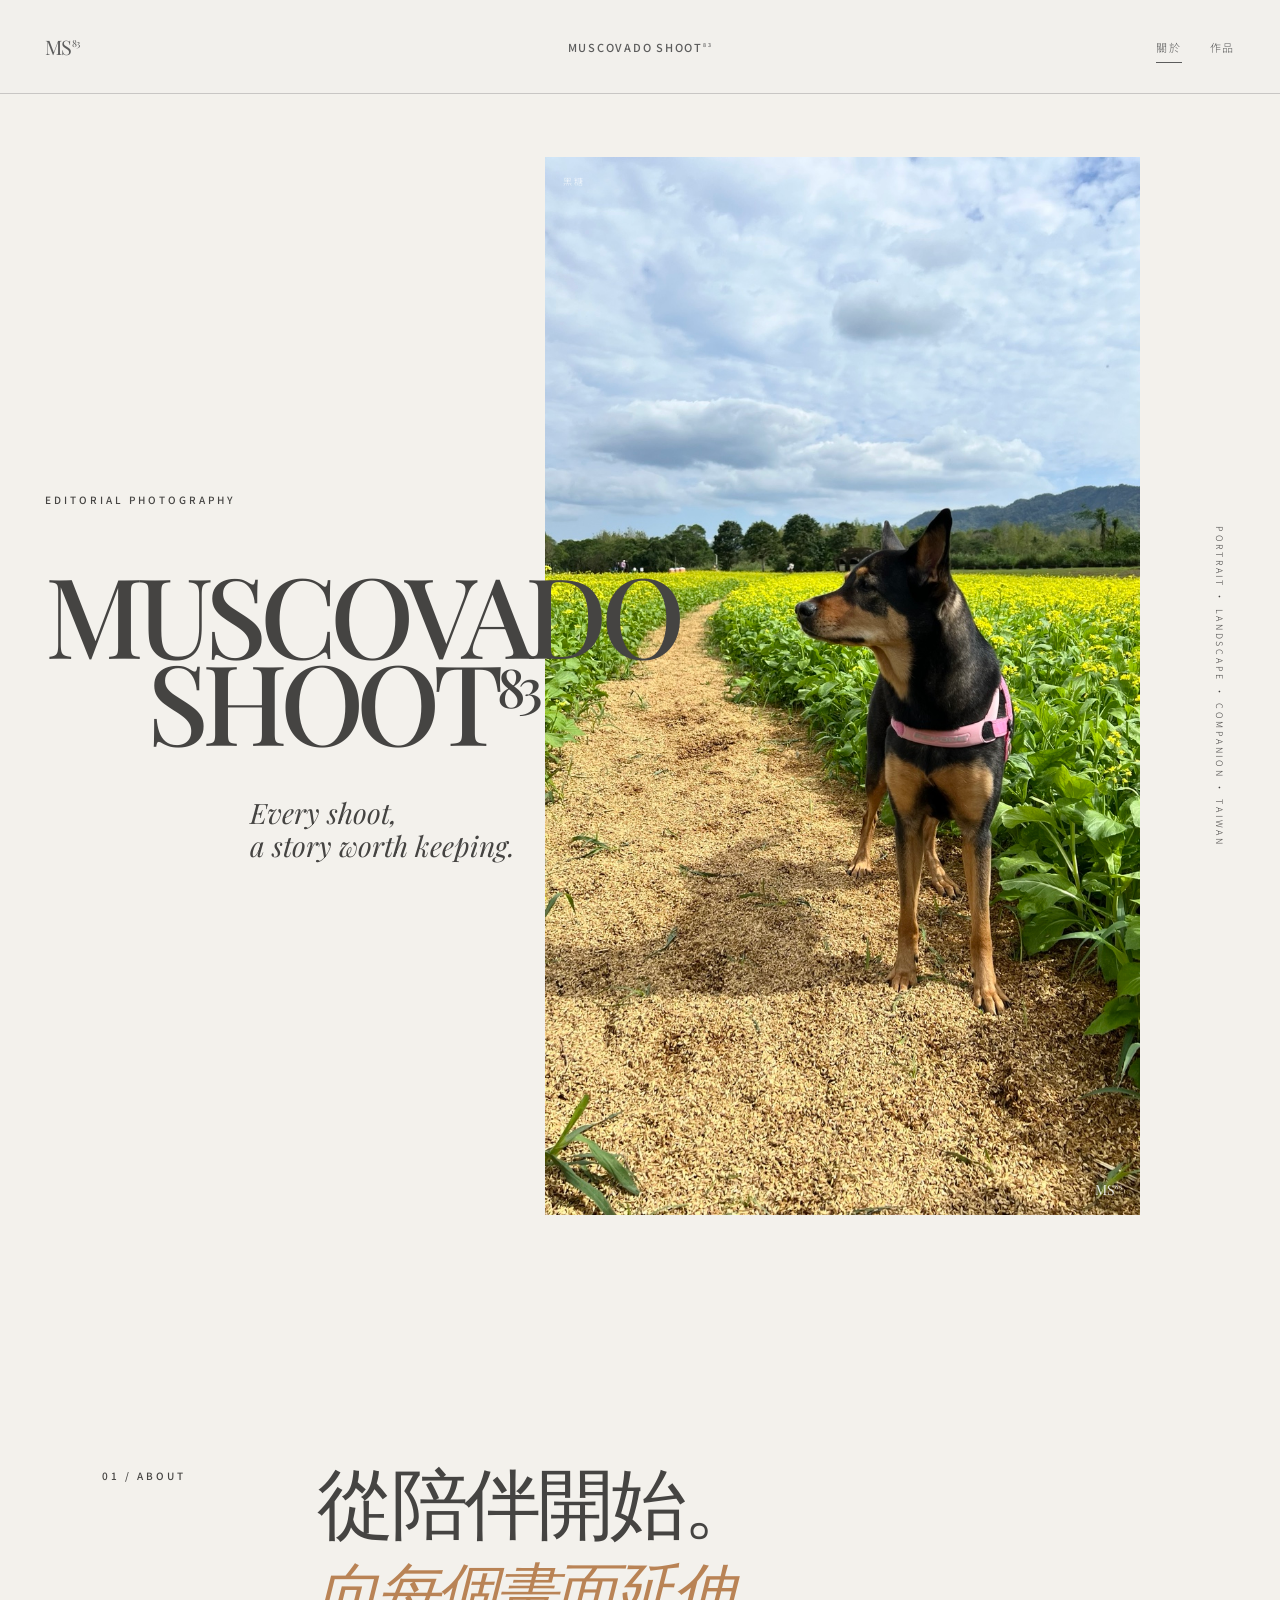
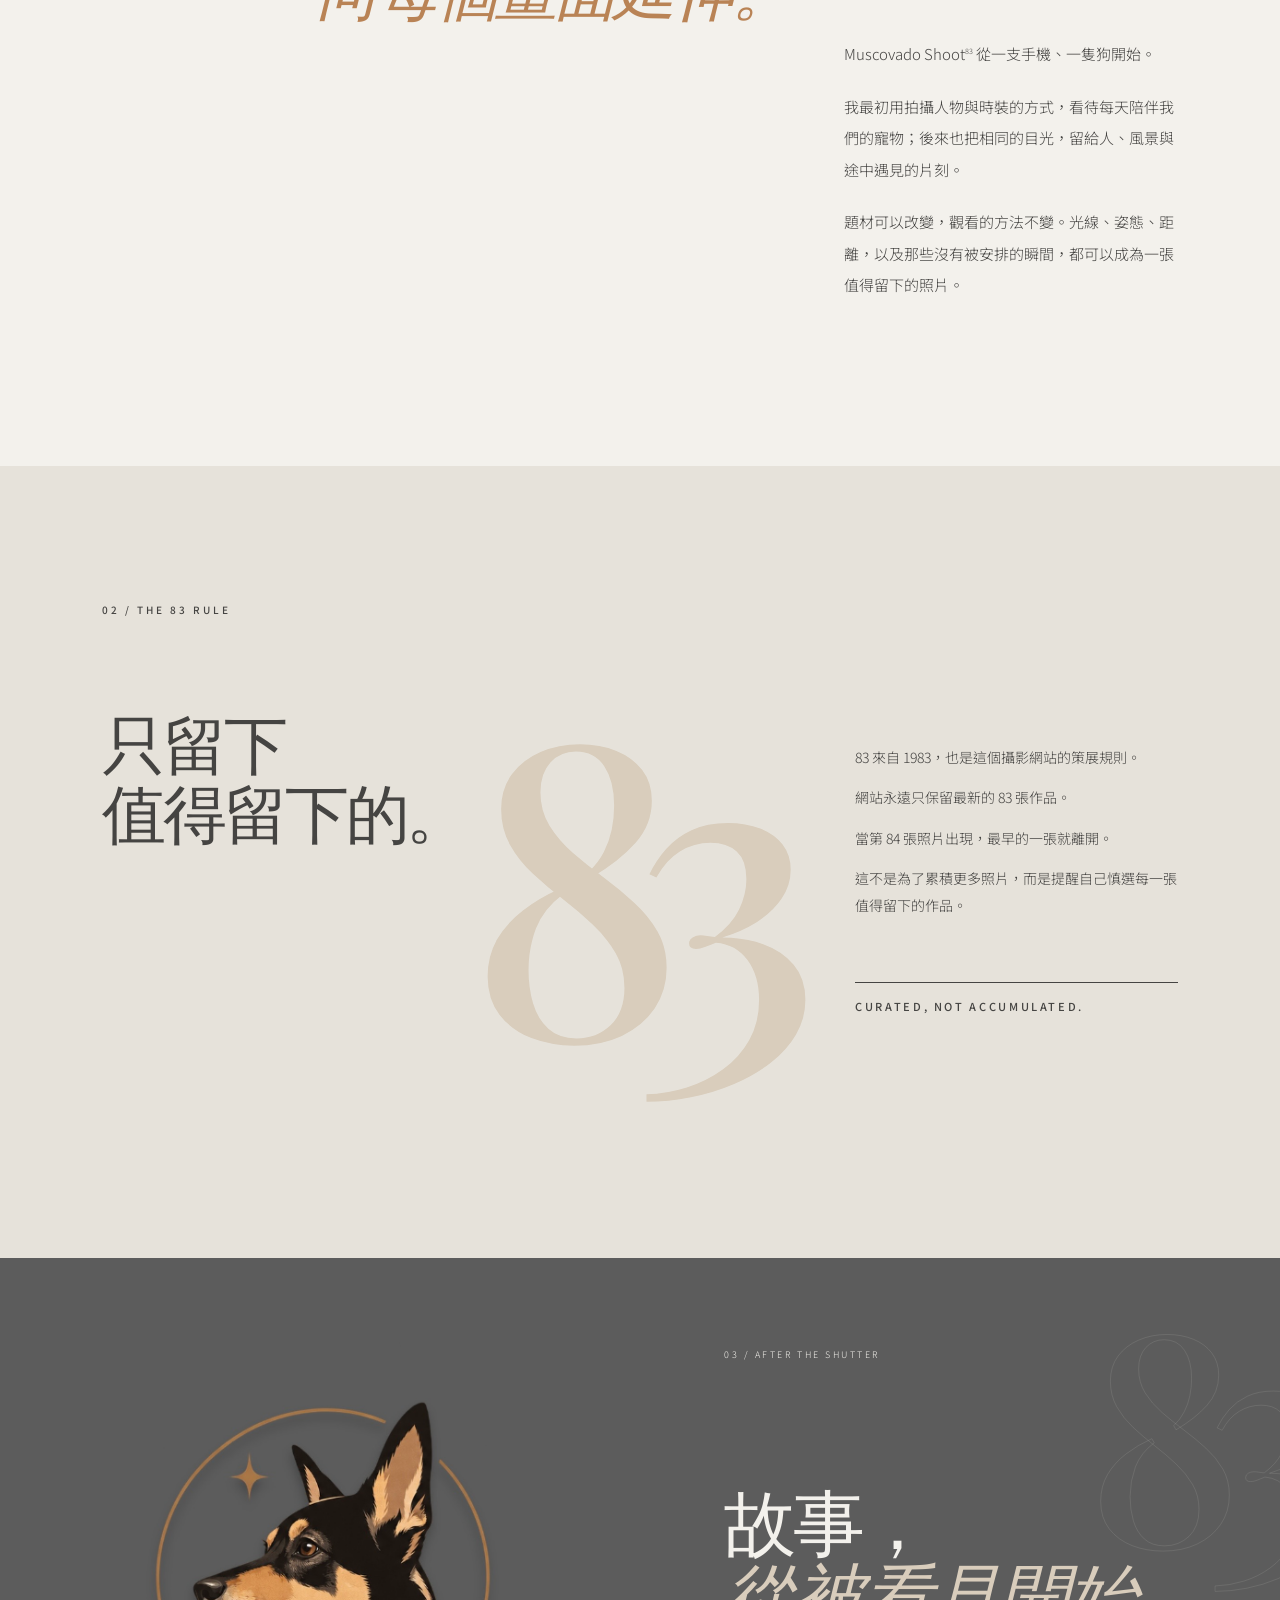
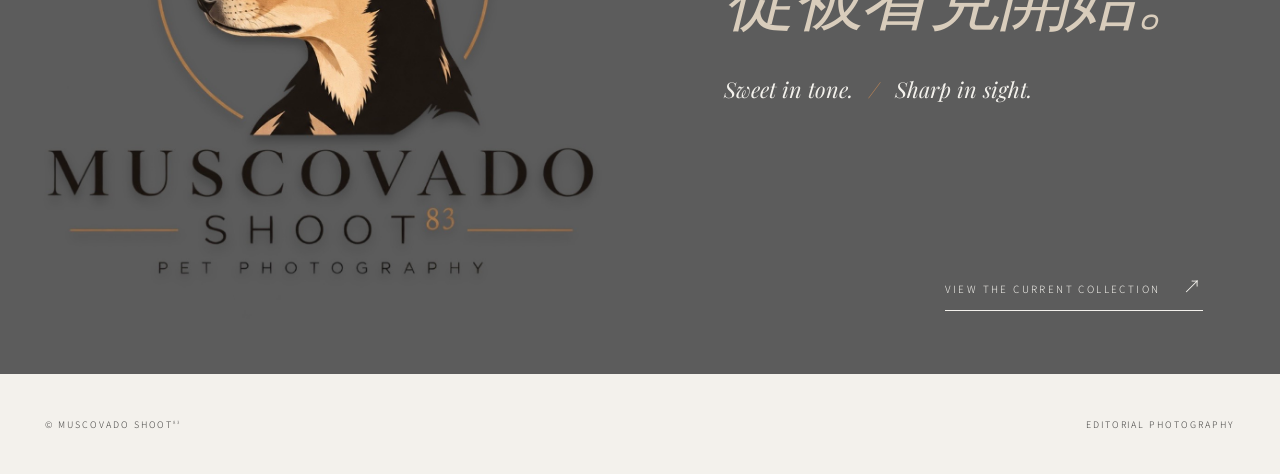
==== commit bd091437: "Update index.html" ====
--- a/index.html
+++ b/index.html
@@ -40,7 +40,7 @@
       </div>
       <div class="image-frame hero-image">
         <img src="assets/about-hero.jpg" alt="狗站在黃花田間" fetchpriority="high" decoding="async">
-        <span class="placeholder-label">PORTRAIT / 03</span>
+        <span class="placeholder-label">黑糖</span>
         <span class="watermark">MS<sup>83</sup></span>
       </div>
       <p class="vertical-note">PORTRAIT · LANDSCAPE · COMPANION · TAIWAN</p>
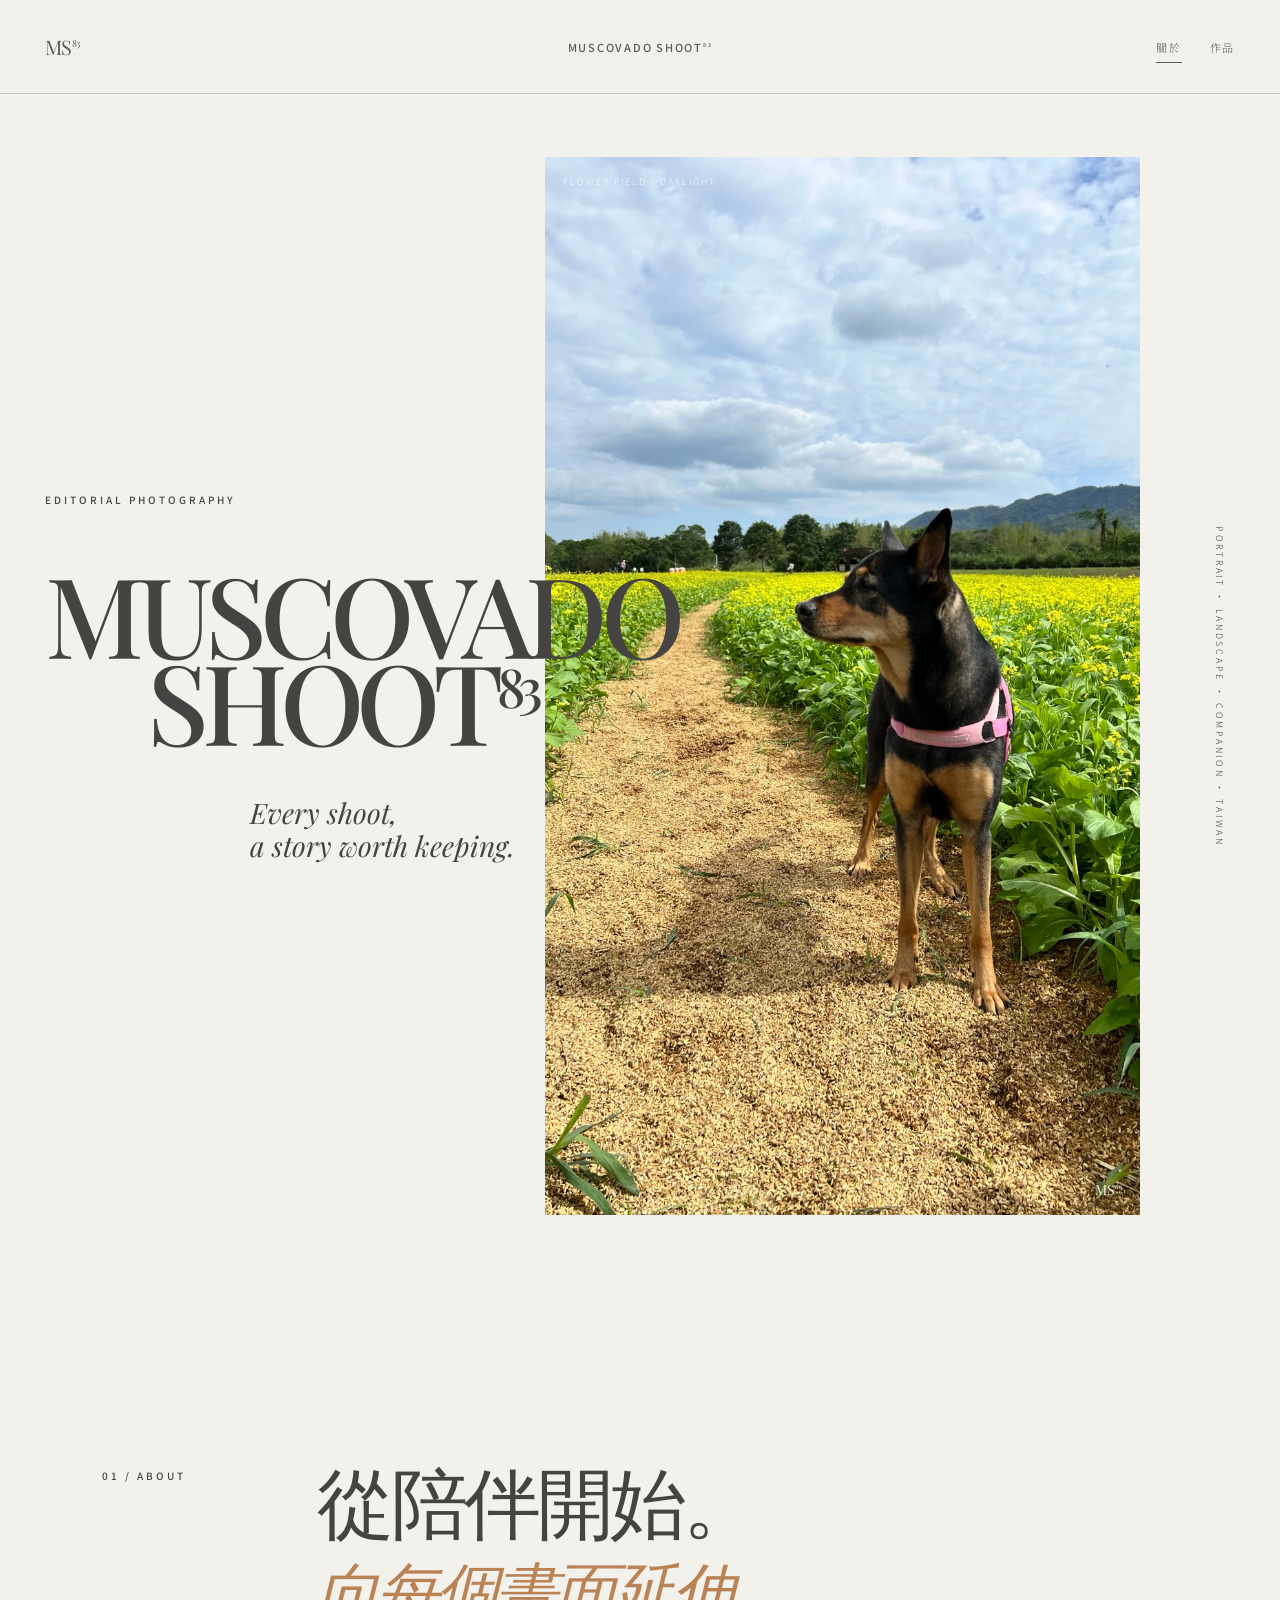
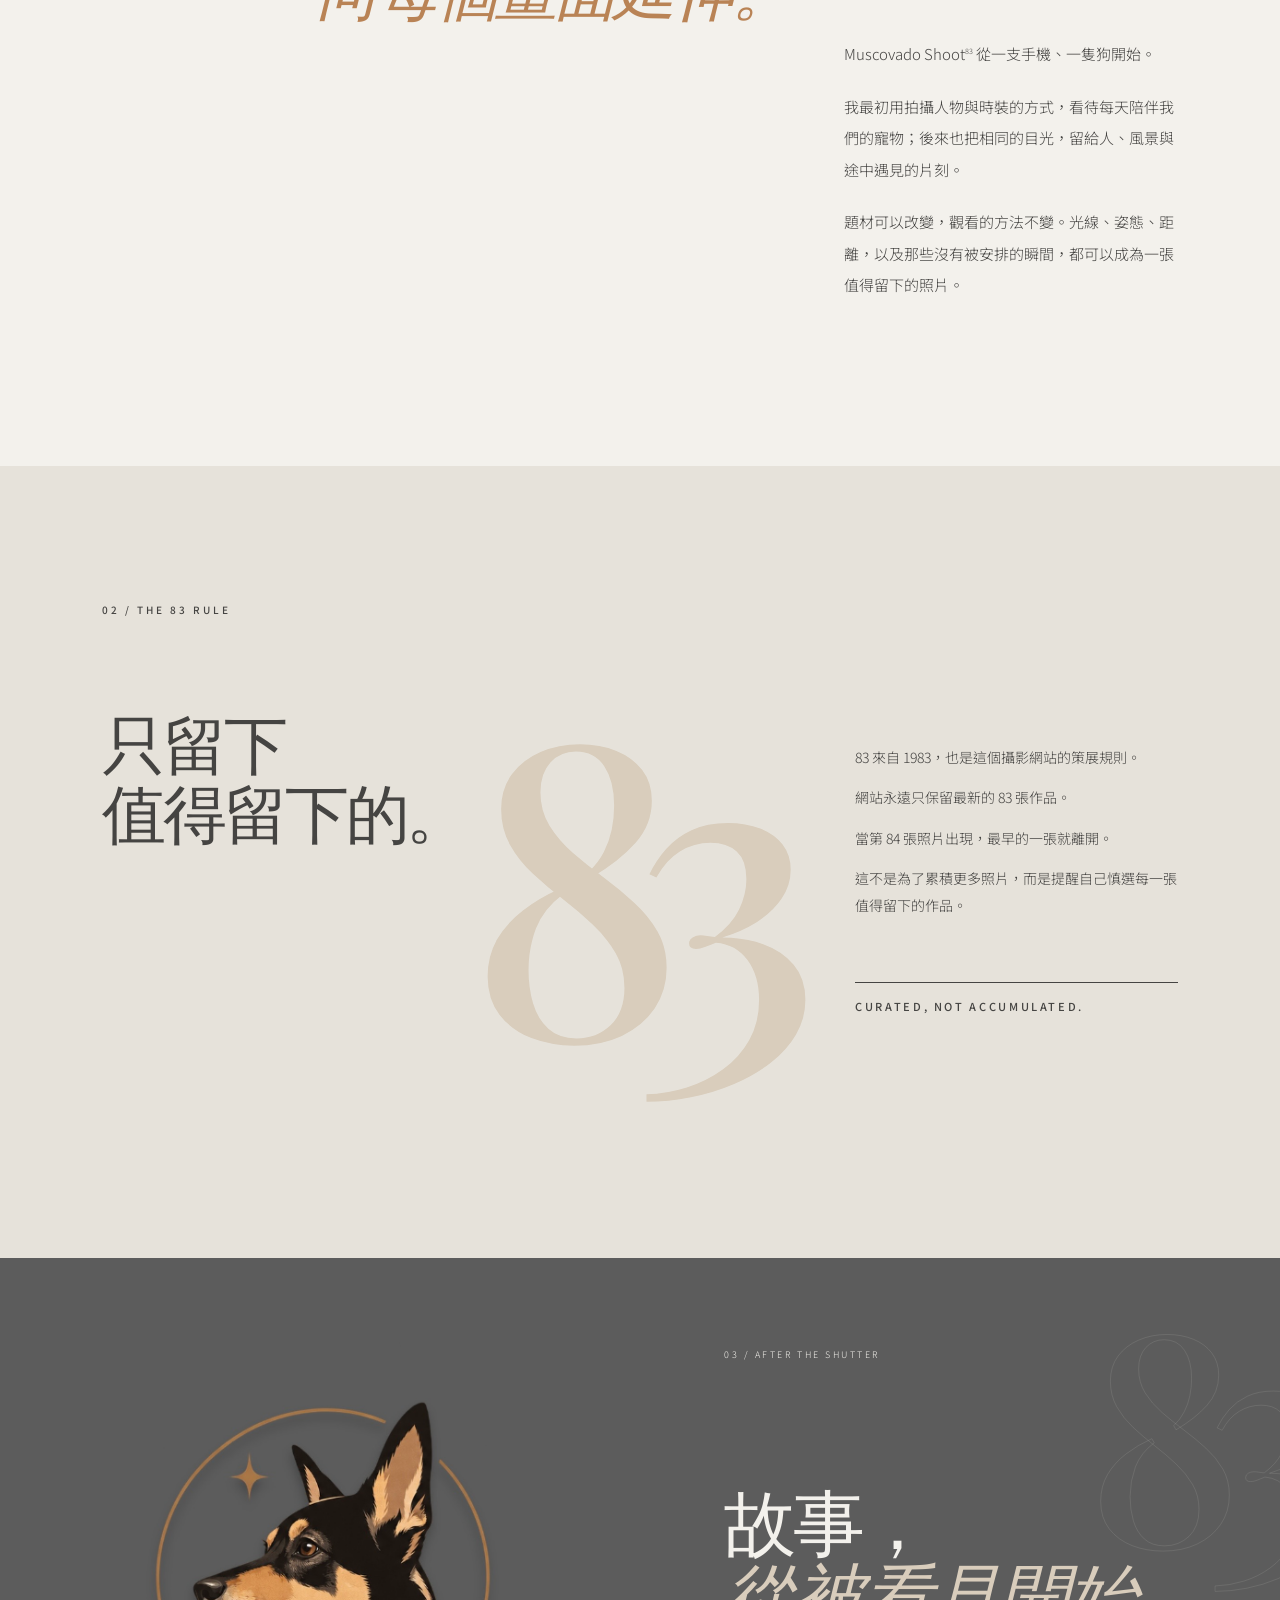
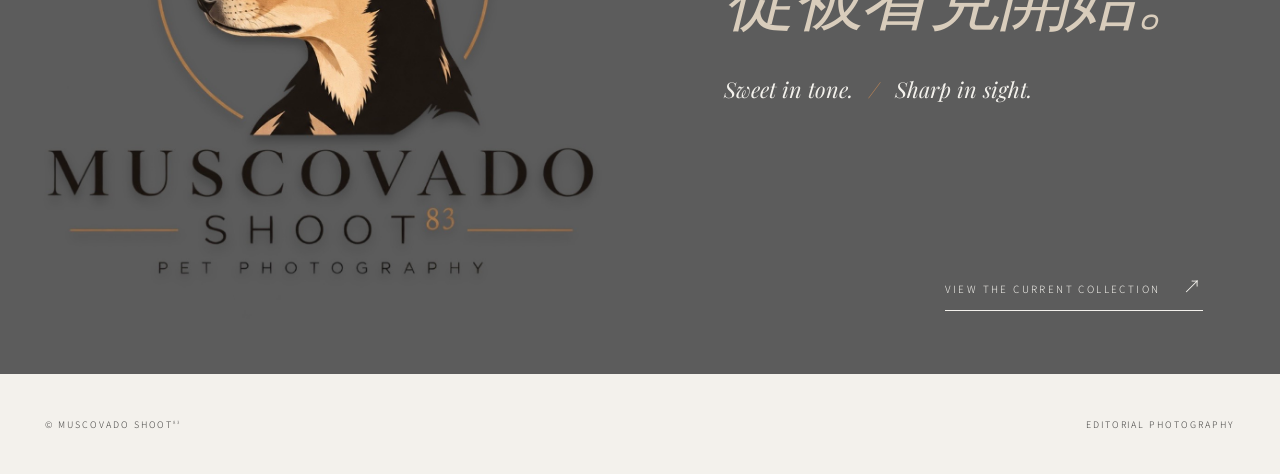
==== commit 558933c3: "Update index.html" ====
--- a/index.html
+++ b/index.html
@@ -40,7 +40,7 @@
       </div>
       <div class="image-frame hero-image">
         <img src="assets/about-hero.jpg" alt="狗站在黃花田間" fetchpriority="high" decoding="async">
-        <span class="placeholder-label">黑糖</span>
+        <span class="placeholder-label">FLOWER FIELD / DAYLIGHT</span>
         <span class="watermark">MS<sup>83</sup></span>
       </div>
       <p class="vertical-note">PORTRAIT · LANDSCAPE · COMPANION · TAIWAN</p>
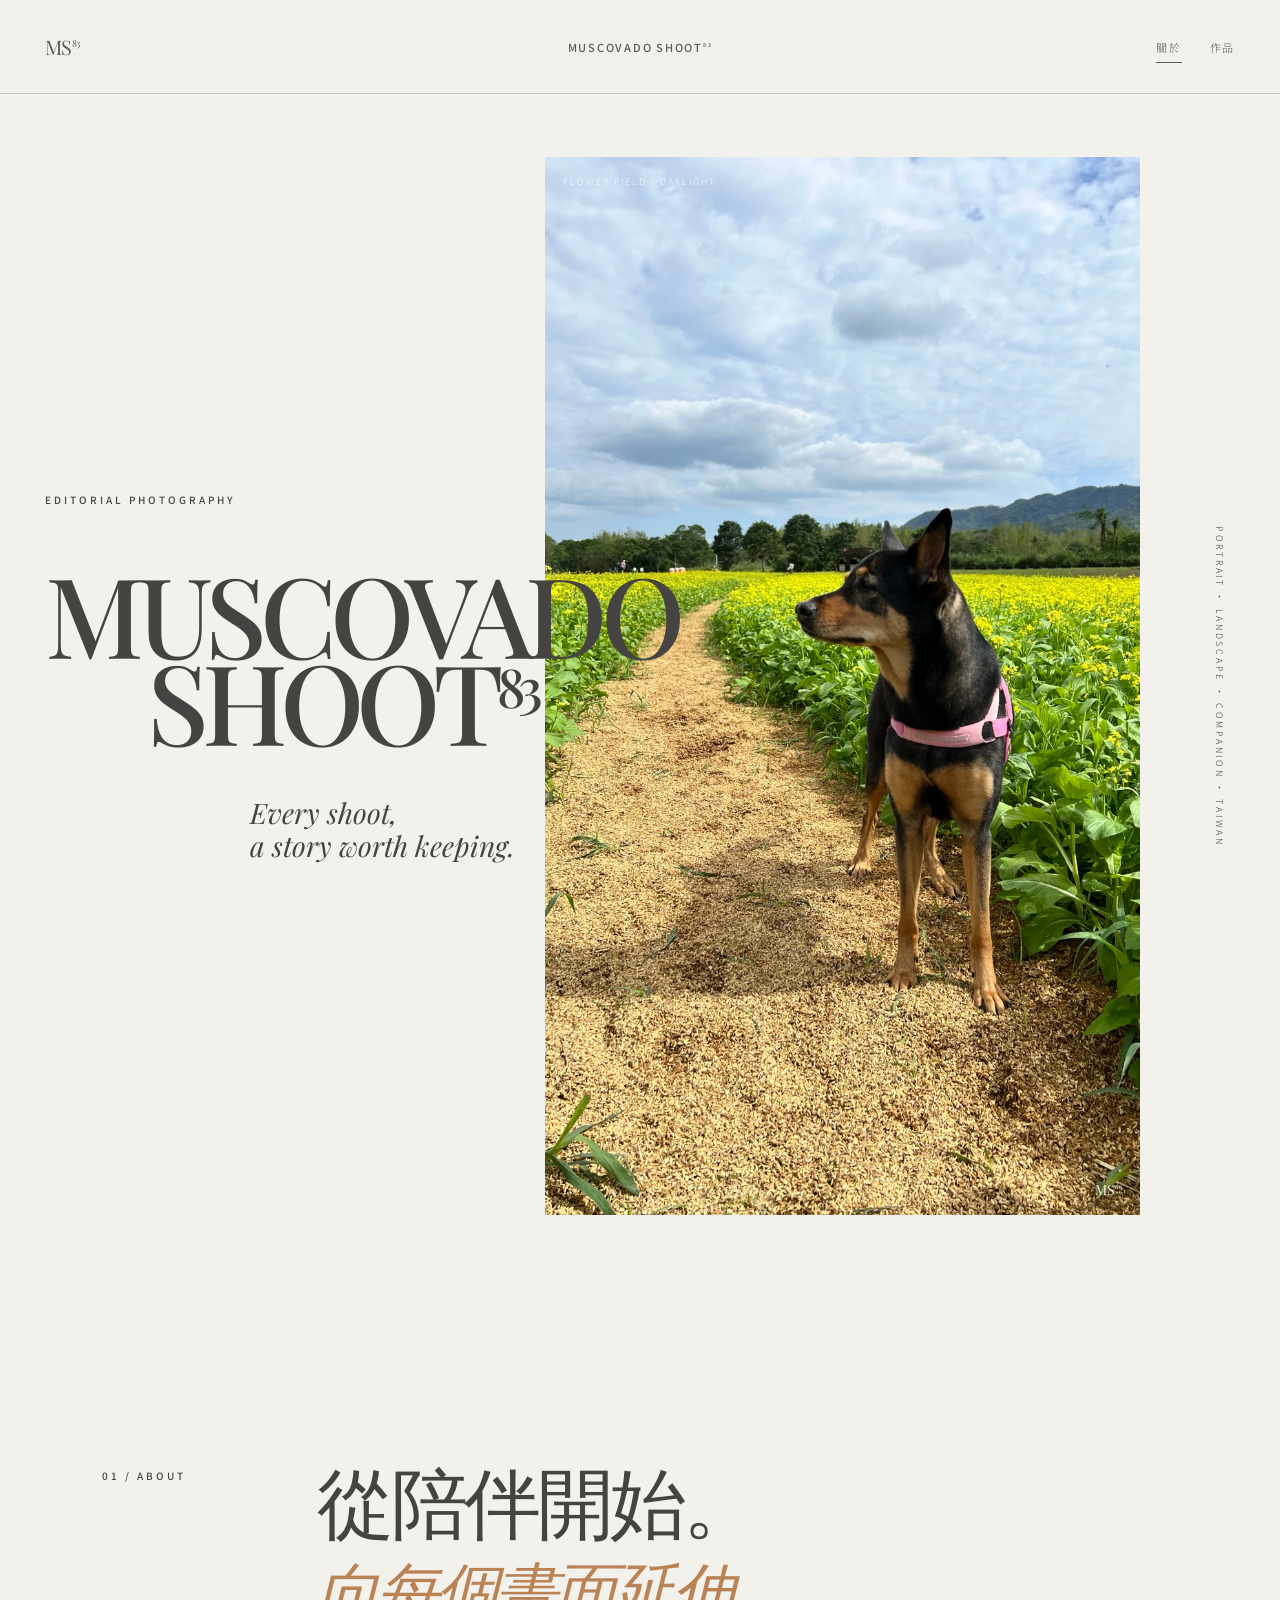
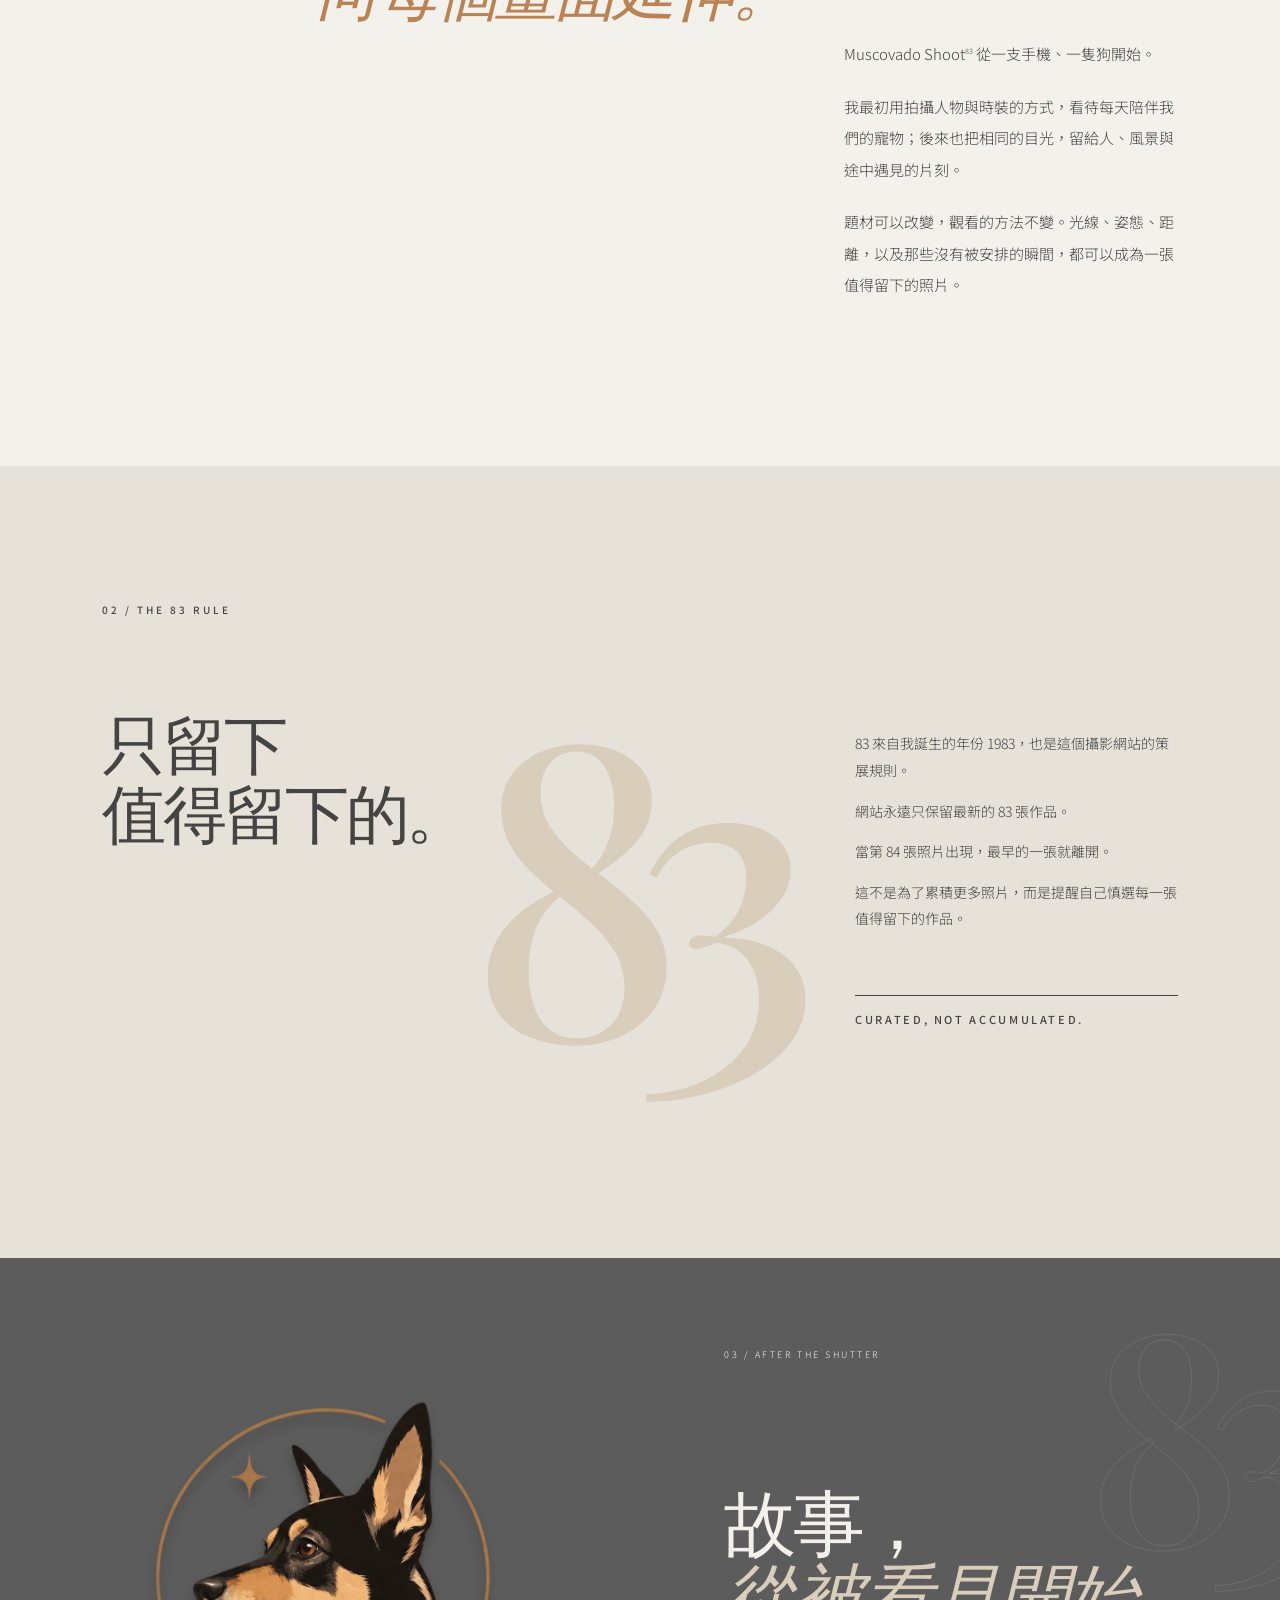
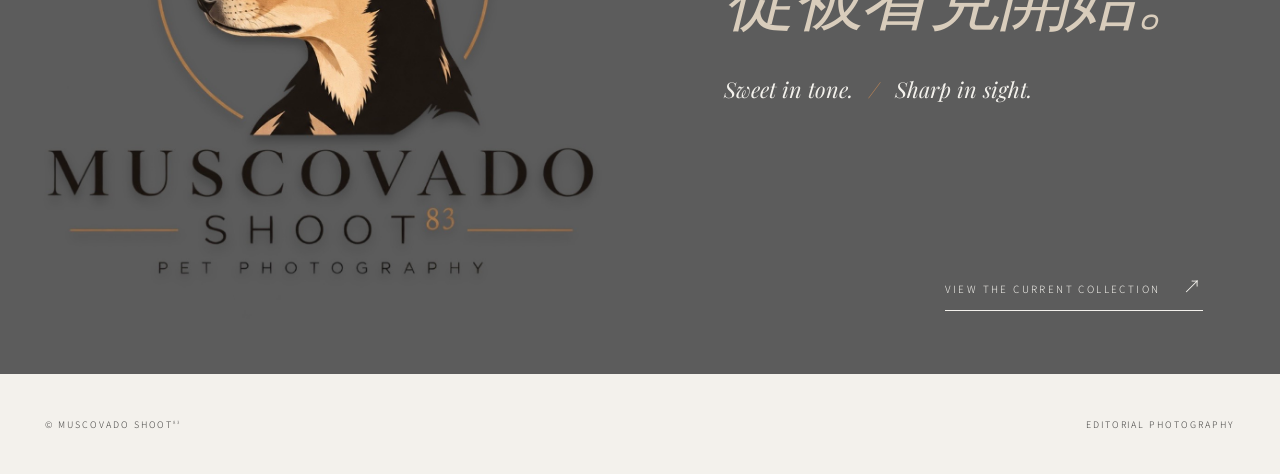
==== commit 15f75c3d: "Update index.html" ====
--- a/index.html
+++ b/index.html
@@ -65,7 +65,7 @@
       </div>
       <div class="rule-number" aria-hidden="true">83</div>
       <div class="rule-copy">
-        <p>83 來自 1983，也是這個攝影網站的策展規則。</p>
+        <p>83 來自我誕生的年份 1983，也是這個攝影網站的策展規則。</p>
         <p>網站永遠只保留最新的 83 張作品。</p>
         <p>當第 84 張照片出現，最早的一張就離開。</p>
         <p>這不是為了累積更多照片，而是提醒自己慎選每一張值得留下的作品。</p>
